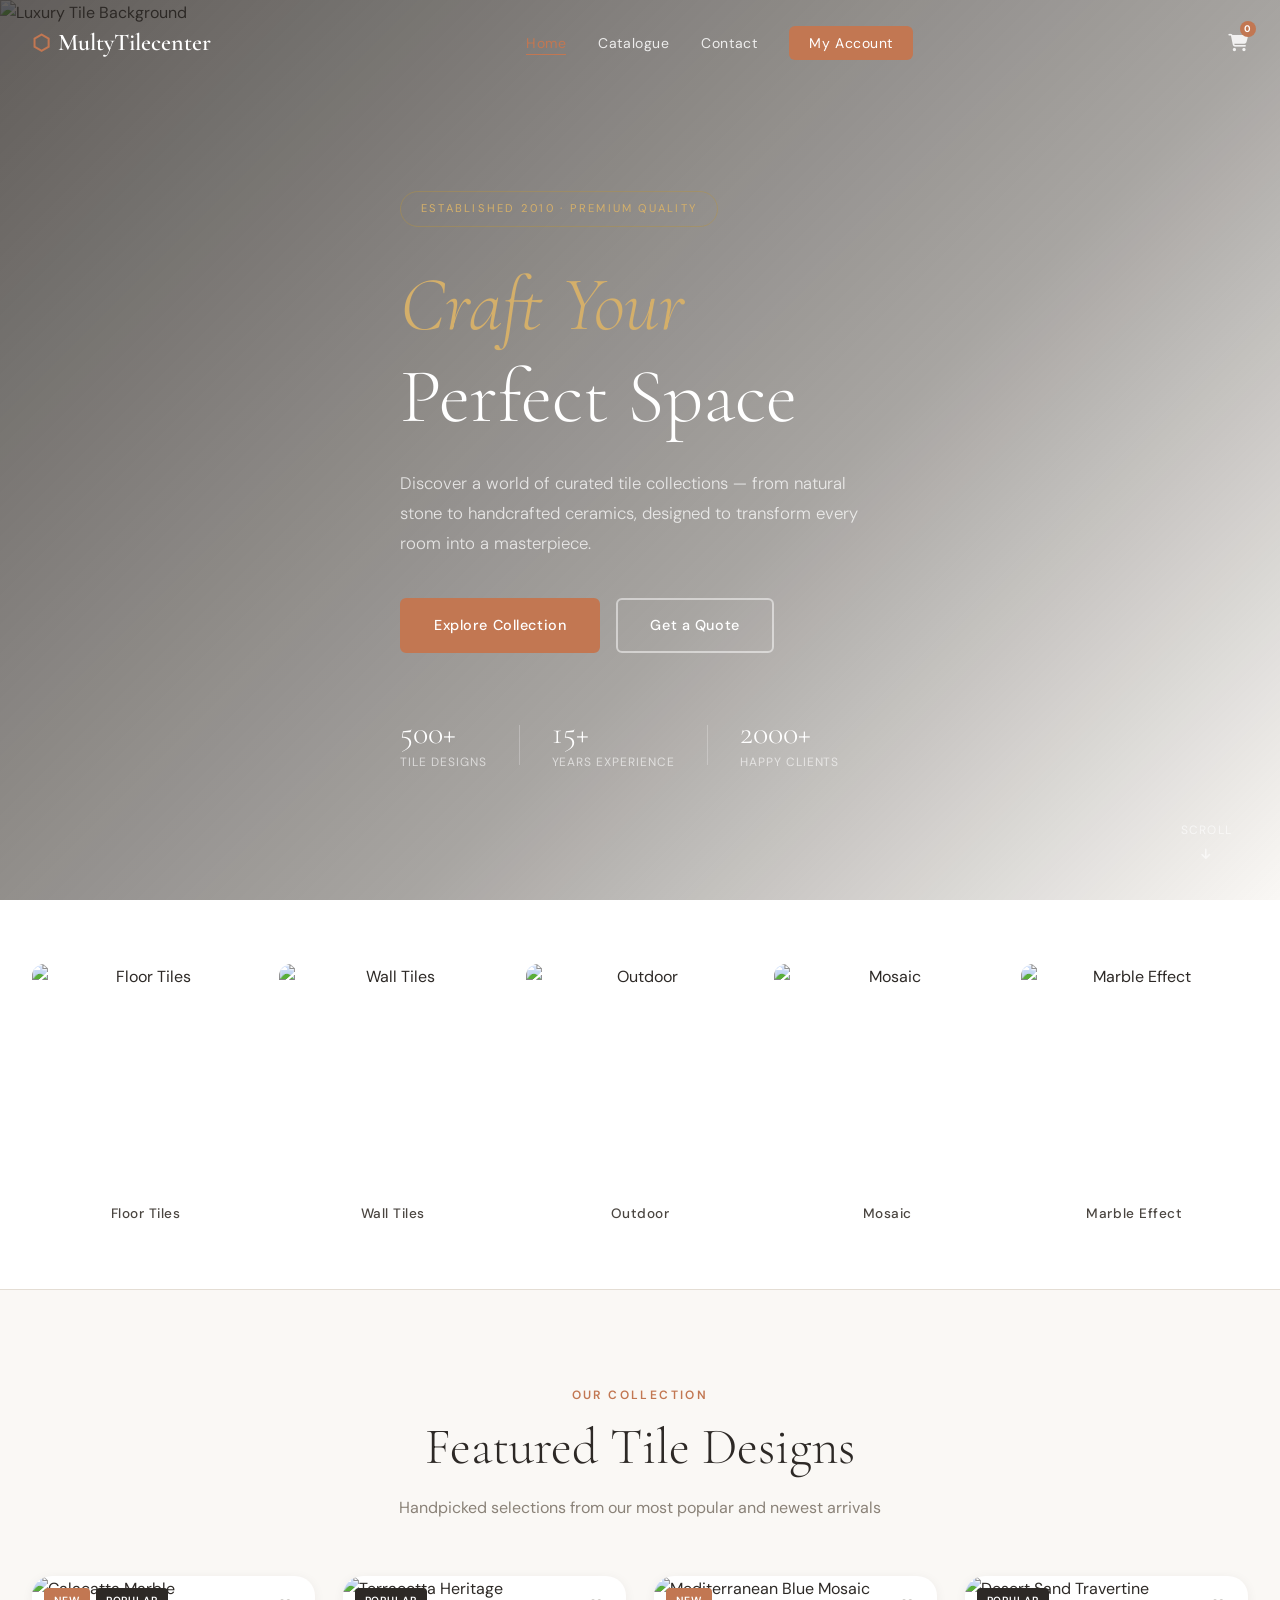
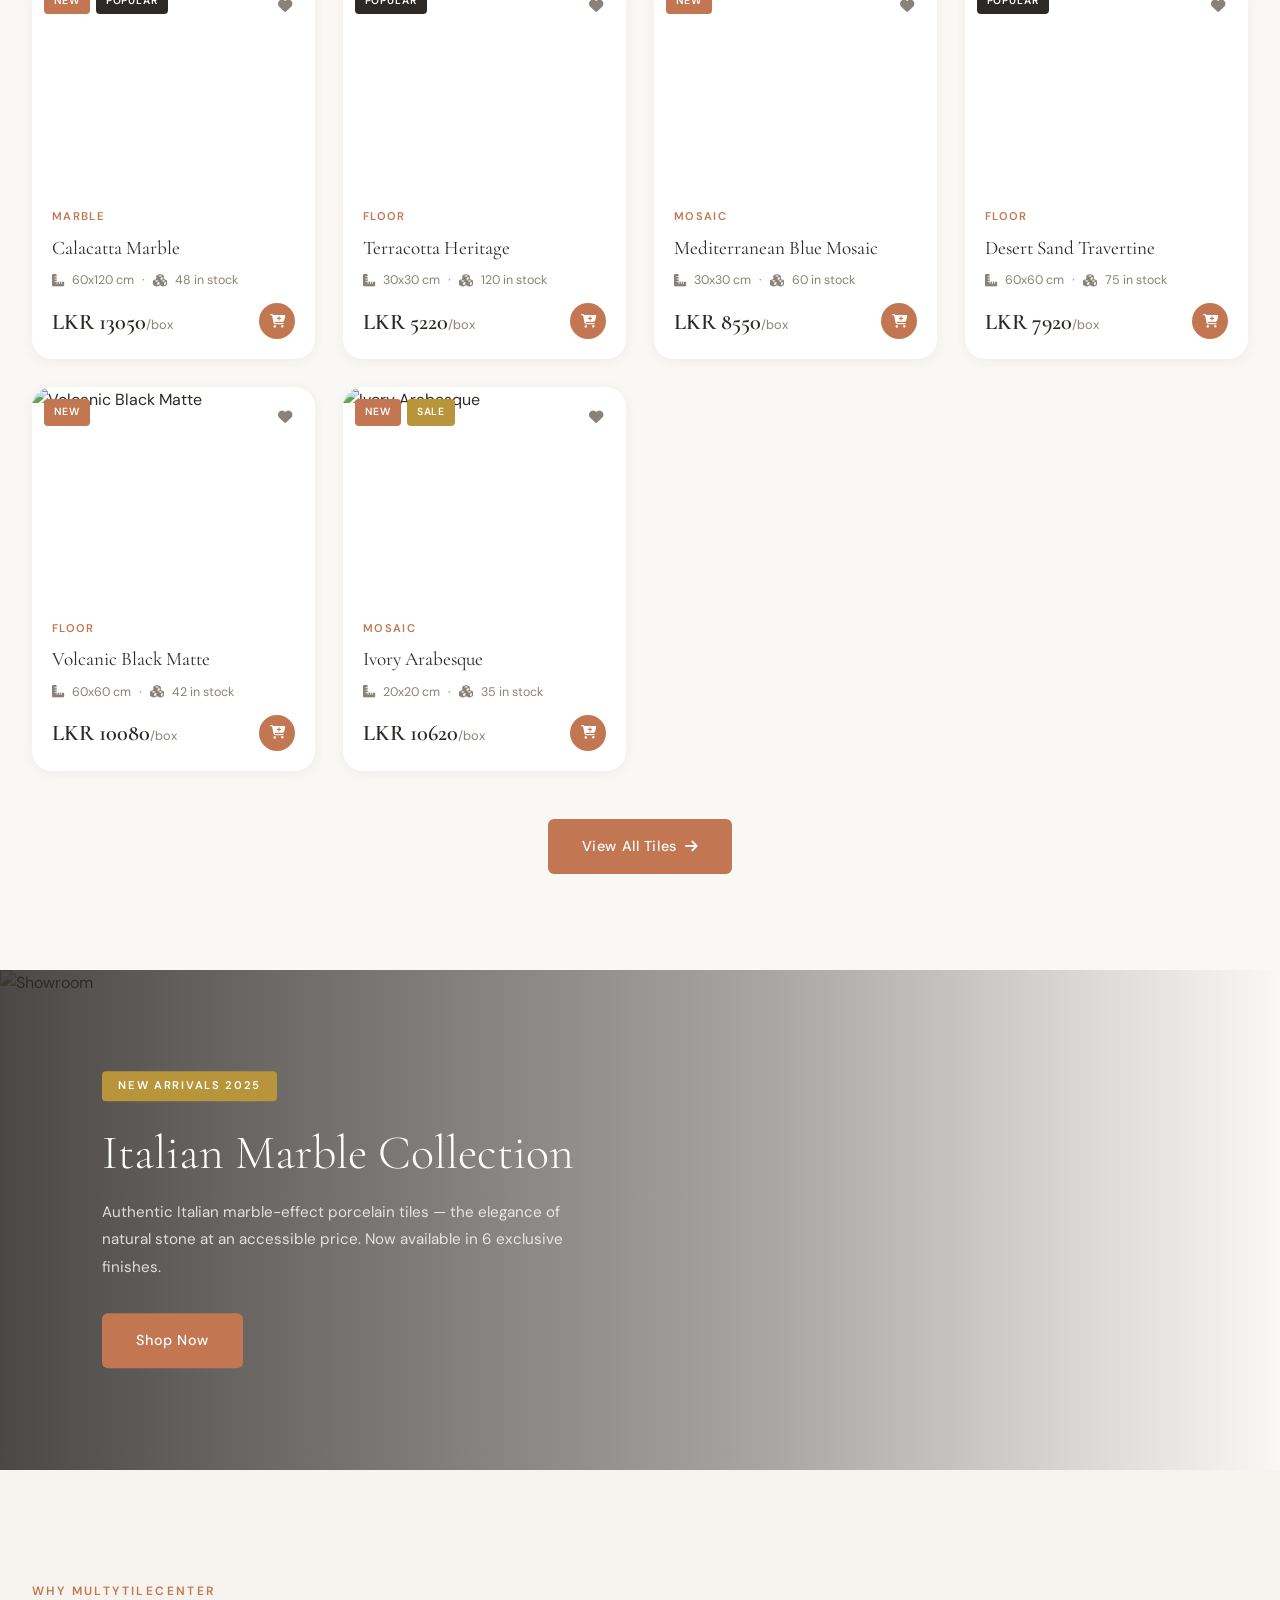
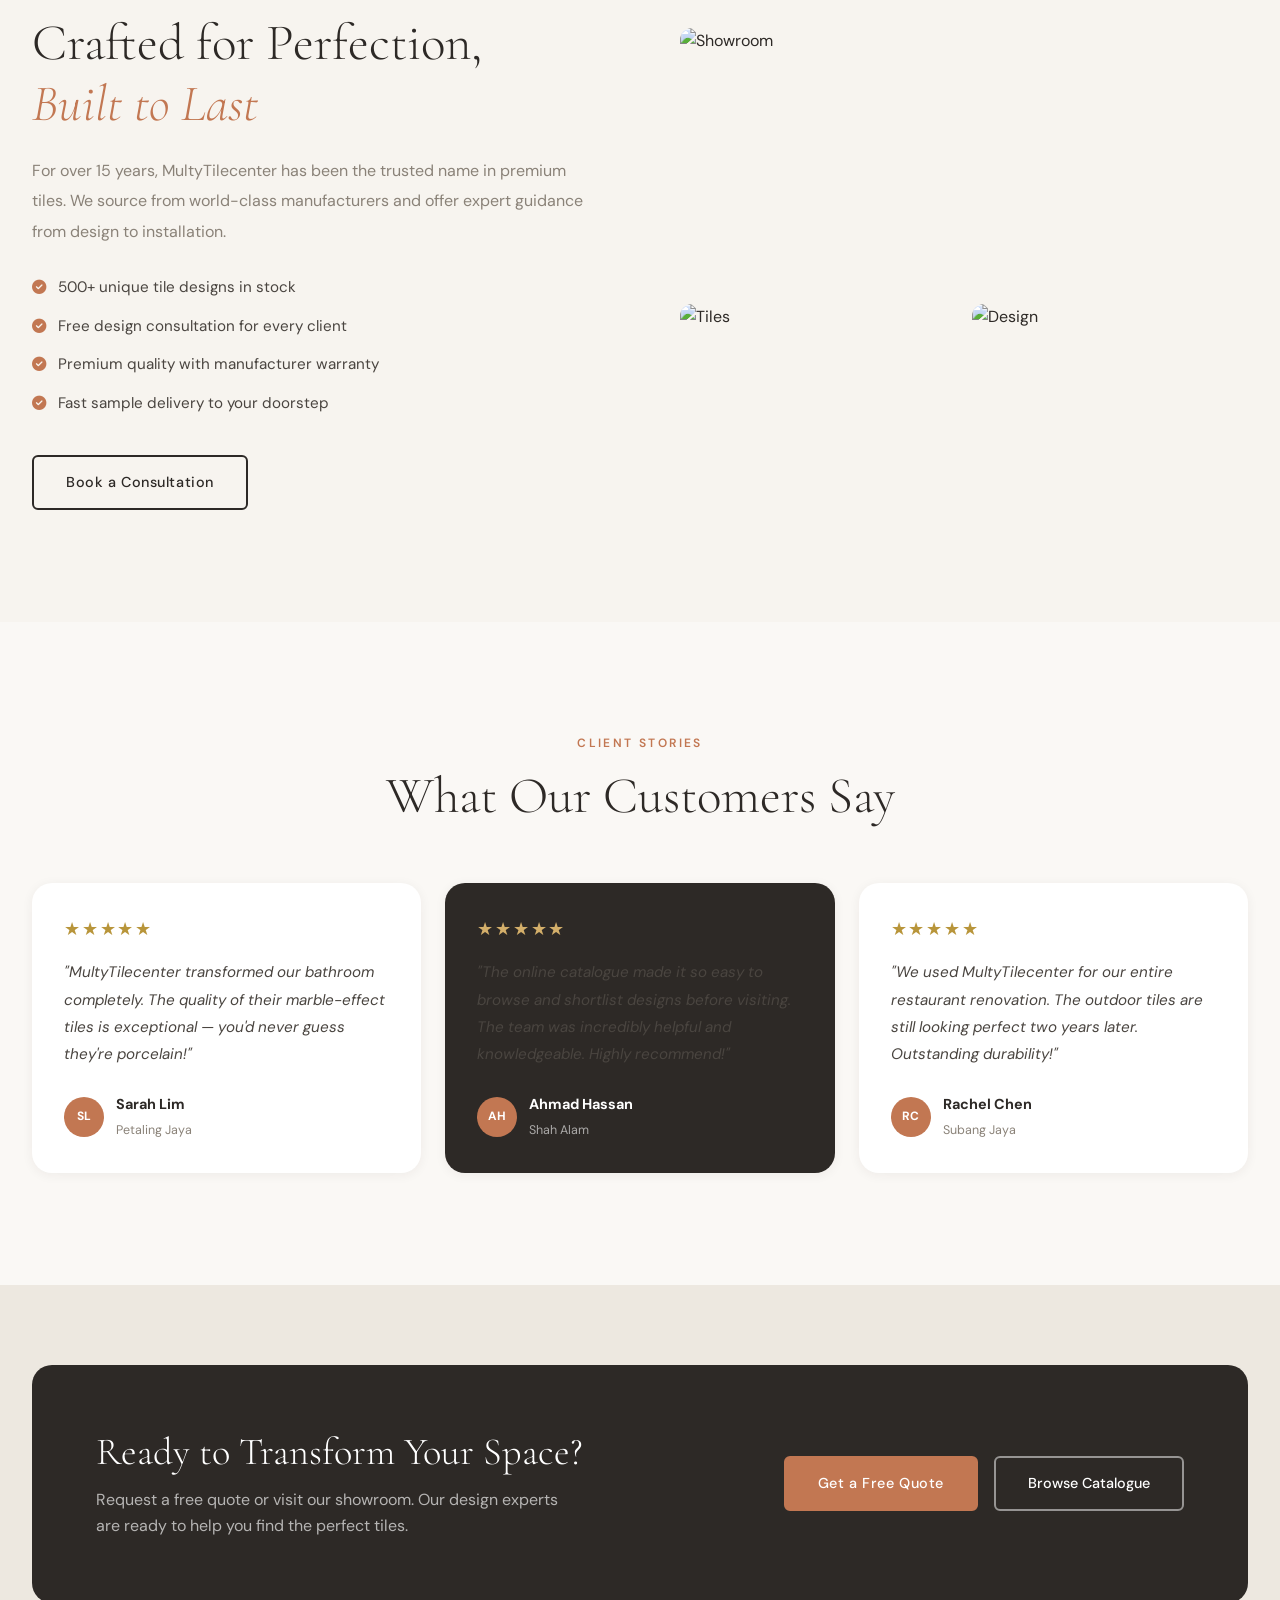
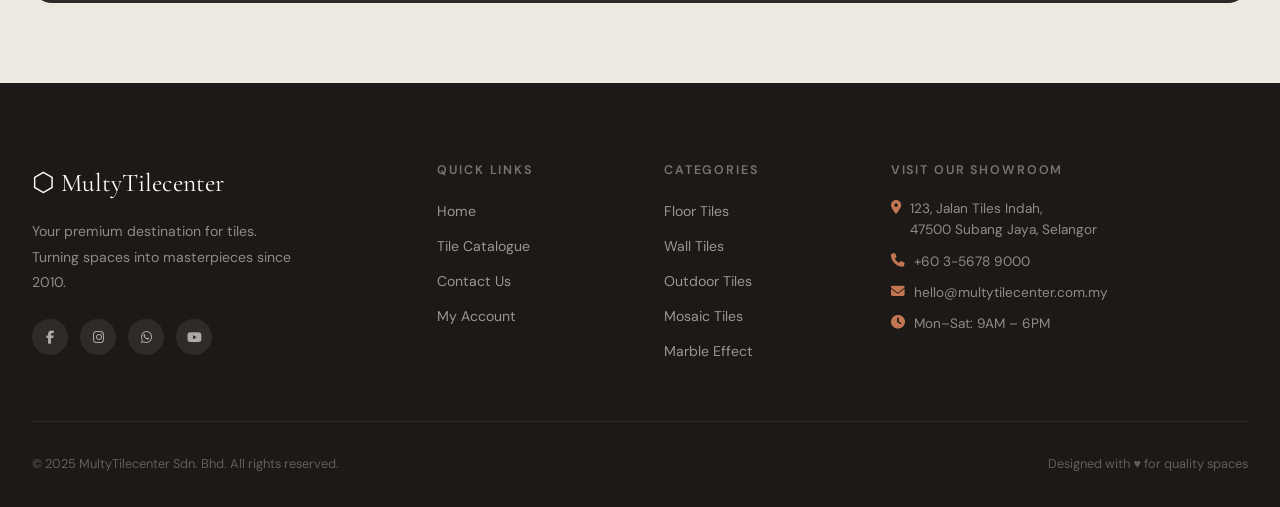
==== index.html @ c5d46128 "first commit" ====
<!DOCTYPE html>
<html lang="en">
<head>
  <meta charset="UTF-8" />
  <meta name="viewport" content="width=device-width, initial-scale=1.0"/>
  <title>MultyTilecenter – Premium Tiles Shop</title>
  <link rel="stylesheet" href="style.css" />
  <link href="https://fonts.googleapis.com/css2?family=Cormorant+Garamond:ital,wght@0,300;0,400;0,600;1,300;1,400&family=DM+Sans:wght@300;400;500;600&display=swap" rel="stylesheet">
  <link rel="stylesheet" href="https://cdnjs.cloudflare.com/ajax/libs/font-awesome/6.5.0/css/all.min.css"/>
</head>
<body>

  <!-- PRELOADER -->
  <div class="preloader" id="preloader">
    <div class="preloader-inner">
      <div class="preloader-logo">MultyTilecenter</div>
      <div class="preloader-bar"><div class="preloader-fill"></div></div>
    </div>
  </div>

  <!-- NAVIGATION -->
  <nav class="nav" id="navbar">
    <div class="nav-inner">
      <a href="index.html" class="logo">
        <span class="logo-icon">⬡</span>
        <span class="logo-text">MultyTilecenter</span>
      </a>
      <ul class="nav-links" id="navLinks">
        <li><a href="index.html" class="active">Home</a></li>
        <li><a href="catalogue.html">Catalogue</a></li>
        <li><a href="contact.html">Contact</a></li>
        <li><a href="login.html" class="nav-cta">My Account</a></li>
      </ul>
      <div class="nav-actions">
        <a href="catalogue.html" class="cart-btn"><i class="fas fa-shopping-cart"></i><span class="cart-count" id="cartCount">0</span></a>
        <button type="button" class="hamburger" id="hamburger" aria-label="Toggle navigation" title="Toggle navigation"><span></span><span></span><span></span></button>
      </div>
    </div>
  </nav>

  <!-- HERO -->
  <section class="hero" id="home">
    <div class="hero-bg">
      <img src="https://images.unsplash.com/photo-1558618666-fcd25c85cd64?w=1800&q=80" alt="Luxury Tile Background" class="hero-img"/>
      <div class="hero-overlay"></div>
    </div>
    <div class="hero-content">
      <div class="hero-badge">Established 2010 · Premium Quality</div>
      <h1 class="hero-title">
        <em>Craft Your</em><br/>
        Perfect Space
      </h1>
      <p class="hero-subtitle">Discover a world of curated tile collections — from natural stone to handcrafted ceramics, designed to transform every room into a masterpiece.</p>
      <div class="hero-actions">
        <a href="catalogue.html" class="btn-primary">Explore Collection</a>
        <a href="contact.html" class="btn-outline">Get a Quote</a>
      </div>
      <div class="hero-stats">
        <div class="stat"><span class="stat-num">500+</span><span class="stat-label">Tile Designs</span></div>
        <div class="stat-div"></div>
        <div class="stat"><span class="stat-num">15+</span><span class="stat-label">Years Experience</span></div>
        <div class="stat-div"></div>
        <div class="stat"><span class="stat-num">2000+</span><span class="stat-label">Happy Clients</span></div>
      </div>
    </div>
    <div class="hero-scroll"><span>Scroll</span><i class="fas fa-arrow-down"></i></div>
  </section>

  <!-- CATEGORIES STRIP -->
  <section class="categories-strip">
    <div class="container">
      <div class="cat-grid">
        <a href="catalogue.html?cat=floor" class="cat-card">
          <div class="cat-img-wrap">
            <img src="https://images.unsplash.com/photo-1615971677499-5467cbab01c0?w=600&q=80" alt="Floor Tiles"/>
          </div>
          <span>Floor Tiles</span>
        </a>
        <a href="catalogue.html?cat=wall" class="cat-card">
          <div class="cat-img-wrap">
            <img src="https://images.unsplash.com/photo-1584622650111-993a426fbf0a?w=600&q=80" alt="Wall Tiles"/>
          </div>
          <span>Wall Tiles</span>
        </a>
        <a href="catalogue.html?cat=outdoor" class="cat-card">
          <div class="cat-img-wrap">
            <img src="https://images.unsplash.com/photo-1600585154340-be6161a56a0c?w=600&q=80" alt="Outdoor"/>
          </div>
          <span>Outdoor</span>
        </a>
        <a href="catalogue.html?cat=mosaic" class="cat-card">
          <div class="cat-img-wrap">
            <img src="https://images.unsplash.com/photo-1507652313519-d4e9174996dd?w=600&q=80" alt="Mosaic"/>
          </div>
          <span>Mosaic</span>
        </a>
        <a href="catalogue.html?cat=marble" class="cat-card">
          <div class="cat-img-wrap">
            <img src="https://images.unsplash.com/photo-1600607687920-4e2a09cf159d?w=600&q=80" alt="Marble Effect"/>
          </div>
          <span>Marble Effect</span>
        </a>
      </div>
    </div>
  </section>

  <!-- FEATURED PRODUCTS -->
  <section class="featured" id="featured">
    <div class="container">
      <div class="section-header">
        <div class="section-label">Our Collection</div>
        <h2 class="section-title">Featured Tile Designs</h2>
        <p class="section-sub">Handpicked selections from our most popular and newest arrivals</p>
      </div>
      <div class="products-grid" id="featuredGrid">
        <!-- Injected by JS -->
      </div>
      <div class="section-footer">
        <a href="catalogue.html" class="btn-primary">View All Tiles <i class="fas fa-arrow-right"></i></a>
      </div>
    </div>
  </section>

  <!-- PROMO BANNER -->
  <section class="promo-banner">
    <div class="promo-inner">
      <img src="https://images.unsplash.com/photo-1600566752355-35792bedcfea?w=1600&q=80" alt="Showroom" class="promo-img"/>
      <div class="promo-overlay"></div>
      <div class="promo-content">
        <div class="promo-badge">New Arrivals 2025</div>
        <h2>Italian Marble Collection</h2>
        <p>Authentic Italian marble-effect porcelain tiles — the elegance of natural stone at an accessible price. Now available in 6 exclusive finishes.</p>
        <a href="catalogue.html?cat=marble" class="btn-primary">Shop Now</a>
      </div>
    </div>
  </section>

  <!-- WHY CHOOSE US -->
  <section class="why-us">
    <div class="container">
      <div class="why-grid">
        <div class="why-text">
          <div class="section-label">Why MultyTilecenter</div>
          <h2 class="section-title">Crafted for Perfection,<br/><em>Built to Last</em></h2>
          <p>For over 15 years, MultyTilecenter has been the trusted name in premium tiles. We source from world-class manufacturers and offer expert guidance from design to installation.</p>
          <ul class="why-list">
            <li><i class="fas fa-check-circle"></i> 500+ unique tile designs in stock</li>
            <li><i class="fas fa-check-circle"></i> Free design consultation for every client</li>
            <li><i class="fas fa-check-circle"></i> Premium quality with manufacturer warranty</li>
            <li><i class="fas fa-check-circle"></i> Fast sample delivery to your doorstep</li>
          </ul>
          <a href="contact.html" class="btn-outline-dark">Book a Consultation</a>
        </div>
        <div class="why-images">
          <div class="img-mosaic">
            <img src="https://images.unsplash.com/photo-1556909114-f6e7ad7d3136?w=600&q=80" alt="Showroom" class="mosaic-large"/>
            <img src="https://images.unsplash.com/photo-1519710164239-da123dc03ef4?w=400&q=80" alt="Tiles" class="mosaic-small"/>
            <img src="https://images.unsplash.com/photo-1564540574859-0dfb63985953?w=400&q=80" alt="Design" class="mosaic-small"/>
          </div>
        </div>
      </div>
    </div>
  </section>

  <!-- TESTIMONIALS -->
  <section class="testimonials">
    <div class="container">
      <div class="section-header">
        <div class="section-label">Client Stories</div>
        <h2 class="section-title">What Our Customers Say</h2>
      </div>
      <div class="testimonials-grid">
        <div class="testi-card">
          <div class="testi-stars">★★★★★</div>
          <p>"MultyTilecenter transformed our bathroom completely. The quality of their marble-effect tiles is exceptional — you'd never guess they're porcelain!"</p>
          <div class="testi-author"><div class="testi-avatar">SL</div><div><strong>Sarah Lim</strong><span>Petaling Jaya</span></div></div>
        </div>
        <div class="testi-card featured-testi">
          <div class="testi-stars">★★★★★</div>
          <p>"The online catalogue made it so easy to browse and shortlist designs before visiting. The team was incredibly helpful and knowledgeable. Highly recommend!"</p>
          <div class="testi-author"><div class="testi-avatar">AH</div><div><strong>Ahmad Hassan</strong><span>Shah Alam</span></div></div>
        </div>
        <div class="testi-card">
          <div class="testi-stars">★★★★★</div>
          <p>"We used MultyTilecenter for our entire restaurant renovation. The outdoor tiles are still looking perfect two years later. Outstanding durability!"</p>
          <div class="testi-author"><div class="testi-avatar">RC</div><div><strong>Rachel Chen</strong><span>Subang Jaya</span></div></div>
        </div>
      </div>
    </div>
  </section>

  <!-- CTA SECTION -->
  <section class="cta-section">
    <div class="container">
      <div class="cta-card">
        <div class="cta-text">
          <h2>Ready to Transform Your Space?</h2>
          <p>Request a free quote or visit our showroom. Our design experts are ready to help you find the perfect tiles.</p>
        </div>
        <div class="cta-actions">
          <a href="contact.html" class="btn-primary">Get a Free Quote</a>
          <a href="catalogue.html" class="btn-outline-light">Browse Catalogue</a>
        </div>
      </div>
    </div>
  </section>

  <!-- FOOTER -->
  <footer class="footer">
    <div class="container">
      <div class="footer-grid">
        <div class="footer-brand">
          <div class="footer-logo"><span>⬡</span> MultyTilecenter</div>
          <p>Your premium destination for tiles. Turning spaces into masterpieces since 2010.</p>
          <div class="footer-socials">
            <a href="#"><i class="fab fa-facebook-f"></i></a>
            <a href="#"><i class="fab fa-instagram"></i></a>
            <a href="#"><i class="fab fa-whatsapp"></i></a>
            <a href="#"><i class="fab fa-youtube"></i></a>
          </div>
        </div>
        <div class="footer-links">
          <h4>Quick Links</h4>
          <ul>
            <li><a href="index.html">Home</a></li>
            <li><a href="catalogue.html">Tile Catalogue</a></li>
            <li><a href="contact.html">Contact Us</a></li>
            <li><a href="login.html">My Account</a></li>
          </ul>
        </div>
        <div class="footer-links">
          <h4>Categories</h4>
          <ul>
            <li><a href="catalogue.html?cat=floor">Floor Tiles</a></li>
            <li><a href="catalogue.html?cat=wall">Wall Tiles</a></li>
            <li><a href="catalogue.html?cat=outdoor">Outdoor Tiles</a></li>
            <li><a href="catalogue.html?cat=mosaic">Mosaic Tiles</a></li>
            <li><a href="catalogue.html?cat=marble">Marble Effect</a></li>
          </ul>
        </div>
        <div class="footer-contact">
          <h4>Visit Our Showroom</h4>
          <p><i class="fas fa-map-marker-alt"></i> 123, Jalan Tiles Indah,<br/>47500 Subang Jaya, Selangor</p>
          <p><i class="fas fa-phone"></i> +60 3-5678 9000</p>
          <p><i class="fas fa-envelope"></i> hello@multytilecenter.com.my</p>
          <p><i class="fas fa-clock"></i> Mon–Sat: 9AM – 6PM</p>
        </div>
      </div>
      <div class="footer-bottom">
        <p>&copy; 2025 MultyTilecenter Sdn. Bhd. All rights reserved.</p>
        <p>Designed with ♥ for quality spaces</p>
      </div>
    </div>
  </footer>

  <script src="app.js"></script>
</body>
</html>
---- style.css ----
/* ===========================
   MULTYTILECENTER – MAIN STYLESHEET
   Theme: Warm Stone & Terracotta Luxury
   =========================== */

:root {
  --cream: #f7f4ef;
  --cream-dark: #ede8e0;
  --stone: #c8b89a;
  --stone-dark: #a89878;
  --terracotta: #c27752;
  --terracotta-dark: #a85f3a;
  --charcoal: #2d2926;
  --charcoal-light: #4a4540;
  --warm-grey: #8a8278;
  --white: #ffffff;
  --gold: #b8953a;
  --gold-light: #d4af6a;
  --surface: #faf8f5;
  --border: #e4ddd4;
  --shadow-sm: 0 2px 12px rgba(45,41,38,.06);
  --shadow-md: 0 8px 32px rgba(45,41,38,.12);
  --shadow-lg: 0 20px 60px rgba(45,41,38,.18);
  --radius: 12px;
  --radius-lg: 20px;
  --transition: .3s cubic-bezier(.25,.46,.45,.94);
}

/* RESET */
*, *::before, *::after { box-sizing: border-box; margin: 0; padding: 0; }
html { scroll-behavior: smooth; }
body { font-family: 'DM Sans', sans-serif; background: var(--surface); color: var(--charcoal); line-height: 1.6; overflow-x: hidden; }
img { max-width: 100%; display: block; }
a { text-decoration: none; color: inherit; }
ul { list-style: none; }
input, select, textarea, button { font-family: inherit; }

/* TYPOGRAPHY */
h1,h2,h3,h4 { font-family: 'Cormorant Garamond', serif; line-height: 1.2; }
h1 { font-size: clamp(2.8rem,6vw,5.5rem); font-weight: 300; }
h2 { font-size: clamp(2rem,4vw,3.2rem); font-weight: 300; }
h3 { font-size: 1.5rem; font-weight: 400; }
em { font-style: italic; color: var(--terracotta); }

/* UTILITIES */
.container { max-width: 1280px; margin: 0 auto; padding: 0 2rem; }
.w-full { width: 100%; }
.section-label { font-size: .75rem; letter-spacing: .2em; text-transform: uppercase; color: var(--terracotta); font-weight: 600; margin-bottom: .75rem; }
.section-title { margin-bottom: 1rem; }
.section-sub { color: var(--warm-grey); max-width: 500px; }
.section-header { text-align: center; margin-bottom: 3.5rem; }
.section-header .section-sub { margin: 0 auto; }
.section-footer { text-align: center; margin-top: 3rem; }

/* BUTTONS */
.btn-primary {
  display: inline-flex; align-items: center; gap: .5rem;
  background: var(--terracotta); color: #fff;
  padding: .875rem 2rem; border-radius: 6px;
  font-size: .9rem; font-weight: 500; letter-spacing: .04em;
  border: 2px solid var(--terracotta);
  cursor: pointer; transition: var(--transition);
}
.btn-primary:hover { background: var(--terracotta-dark); border-color: var(--terracotta-dark); transform: translateY(-2px); box-shadow: 0 8px 24px rgba(194,119,82,.35); }
.btn-outline {
  display: inline-flex; align-items: center; gap: .5rem;
  background: transparent; color: var(--white);
  padding: .875rem 2rem; border-radius: 6px;
  font-size: .9rem; font-weight: 500; letter-spacing: .04em;
  border: 2px solid rgba(255,255,255,.5); cursor: pointer; transition: var(--transition);
}
.btn-outline:hover { background: rgba(255,255,255,.1); border-color: #fff; }
.btn-outline-dark {
  display: inline-flex; align-items: center; gap: .5rem;
  background: transparent; color: var(--charcoal);
  padding: .875rem 2rem; border-radius: 6px;
  font-size: .9rem; font-weight: 500; letter-spacing: .04em;
  border: 2px solid var(--charcoal); cursor: pointer; transition: var(--transition);
}
.btn-outline-dark:hover { background: var(--charcoal); color: #fff; }
.btn-outline-light {
  display: inline-flex; align-items: center; gap: .5rem;
  background: transparent; color: var(--white);
  padding: .875rem 2rem; border-radius: 6px;
  font-size: .9rem; font-weight: 500;
  border: 2px solid rgba(255,255,255,.5); cursor: pointer; transition: var(--transition);
}
.btn-outline-light:hover { background: rgba(255,255,255,.15); }

/* ===== PRELOADER ===== */
.preloader {
  position: fixed; inset: 0; background: var(--charcoal);
  z-index: 9999; display: flex; align-items: center; justify-content: center;
  transition: opacity .5s ease, visibility .5s ease;
}
.preloader.hidden { opacity: 0; visibility: hidden; }
.preloader-inner { text-align: center; }
.preloader-logo { font-family: 'Cormorant Garamond', serif; font-size: 2.5rem; color: #fff; margin-bottom: 1.5rem; letter-spacing: .1em; }
.preloader-bar { width: 200px; height: 2px; background: rgba(255,255,255,.2); border-radius: 2px; overflow: hidden; }
.preloader-fill { height: 100%; background: var(--terracotta); animation: fill 1.8s ease forwards; }
@keyframes fill { from{width:0} to{width:100%} }

/* ===== NAVIGATION ===== */
.nav {
  position: fixed; top: 0; left: 0; right: 0; z-index: 1000;
  padding: 1.5rem 0; transition: all .4s ease;
}
.nav.scrolled, .nav.scrolled-auto {
  background: var(--white); padding: 1rem 0;
  box-shadow: var(--shadow-sm);
}
.nav-inner {
  max-width: 1280px; margin: 0 auto; padding: 0 2rem;
  display: flex; align-items: center; justify-content: space-between;
}
.logo { display: flex; align-items: center; gap: .5rem; font-family: 'Cormorant Garamond', serif; font-size: 1.5rem; font-weight: 600; color: #fff; transition: var(--transition); }
.nav.scrolled .logo, .nav.scrolled-auto .logo { color: var(--charcoal); }
.logo-icon { color: var(--terracotta); font-size: 1.3rem; }
.nav-links { display: flex; align-items: center; gap: 2rem; }
.nav-links a { font-size: .875rem; font-weight: 400; color: rgba(255,255,255,.85); letter-spacing: .04em; transition: var(--transition); position: relative; }
.nav.scrolled .nav-links a, .nav.scrolled-auto .nav-links a { color: var(--charcoal-light); }
.nav-links a:hover, .nav-links a.active { color: var(--terracotta) !important; }
.nav-links a::after { content:''; position:absolute; bottom:-3px; left:0; width:0; height:1px; background:var(--terracotta); transition:var(--transition); }
.nav-links a:hover::after, .nav-links a.active::after { width:100%; }
.nav-cta { background: var(--terracotta); color: #fff !important; padding: .5rem 1.25rem; border-radius: 6px; }
.nav-cta:hover { background: var(--terracotta-dark) !important; }
.nav-cta::after { display:none; }
.nav-actions { display: flex; align-items: center; gap: 1rem; }
.cart-btn { position: relative; color: rgba(255,255,255,.85); font-size: 1.1rem; transition: var(--transition); }
.nav.scrolled .cart-btn, .nav.scrolled-auto .cart-btn { color: var(--charcoal); }
.cart-btn:hover { color: var(--terracotta); }
.cart-count { position: absolute; top: -8px; right: -8px; background: var(--terracotta); color: #fff; font-size: .6rem; width: 16px; height: 16px; border-radius: 50%; display: flex; align-items: center; justify-content: center; font-weight: 700; }
.hamburger { display: none; flex-direction: column; gap: 5px; cursor: pointer; background: none; border: none; padding: 4px; }
.hamburger span { display: block; width: 22px; height: 2px; background: rgba(255,255,255,.85); transition: var(--transition); }
.nav.scrolled .hamburger span, .nav.scrolled-auto .hamburger span { background: var(--charcoal); }

/* ===== HERO ===== */
.hero { position: relative; min-height: 100vh; display: flex; align-items: center; overflow: hidden; }
.hero-bg { position: absolute; inset: 0; }
.hero-img { width: 100%; height: 100%; object-fit: cover; transform: scale(1.05); animation: heroZoom 12s ease forwards; }
@keyframes heroZoom { to { transform: scale(1); } }
.hero-overlay { position: absolute; inset: 0; background: linear-gradient(135deg, rgba(45,41,38,.75) 0%, rgba(45,41,38,.4) 60%, transparent 100%); }
.hero-content { position: relative; z-index: 2; max-width: 1280px; margin: 0 auto; padding: 8rem 2rem 4rem; }
.hero-badge { display: inline-block; font-size: .7rem; letter-spacing: .2em; text-transform: uppercase; color: var(--gold-light); border: 1px solid rgba(184,149,58,.4); padding: .5rem 1.25rem; border-radius: 30px; margin-bottom: 2rem; }
.hero-title { color: #fff; margin-bottom: 1.5rem; max-width: 700px; }
.hero-title em { color: var(--gold-light); font-style: italic; }
.hero-subtitle { color: rgba(255,255,255,.75); max-width: 480px; font-size: 1.05rem; margin-bottom: 2.5rem; font-weight: 300; line-height: 1.8; }
.hero-actions { display: flex; gap: 1rem; flex-wrap: wrap; margin-bottom: 4rem; }
.hero-stats { display: flex; align-items: center; gap: 2rem; flex-wrap: wrap; }
.stat { display: flex; flex-direction: column; }
.stat-num { font-family: 'Cormorant Garamond', serif; font-size: 2rem; color: #fff; font-weight: 300; line-height: 1; }
.stat-label { font-size: .75rem; color: rgba(255,255,255,.6); letter-spacing: .08em; text-transform: uppercase; margin-top: .25rem; }
.stat-div { width: 1px; height: 40px; background: rgba(255,255,255,.25); }
.hero-scroll { position: absolute; bottom: 2.5rem; right: 3rem; z-index: 2; color: rgba(255,255,255,.6); font-size: .75rem; letter-spacing: .1em; text-transform: uppercase; display: flex; flex-direction: column; align-items: center; gap: .5rem; animation: bounce 2s infinite; }
@keyframes bounce { 0%,100%{transform:translateY(0)} 50%{transform:translateY(6px)} }

/* ===== CATEGORIES STRIP ===== */
.categories-strip { background: var(--white); padding: 4rem 0; border-bottom: 1px solid var(--border); }
.cat-grid { display: grid; grid-template-columns: repeat(5,1fr); gap: 1.25rem; }
.cat-card { display: flex; flex-direction: column; align-items: center; gap: .75rem; text-align: center; cursor: pointer; transition: var(--transition); }
.cat-img-wrap { width: 100%; aspect-ratio: 1; border-radius: var(--radius); overflow: hidden; }
.cat-img-wrap img { width: 100%; height: 100%; object-fit: cover; transition: transform .5s ease; }
.cat-card:hover .cat-img-wrap img { transform: scale(1.08); }
.cat-card span { font-size: .85rem; font-weight: 500; color: var(--charcoal-light); letter-spacing: .04em; }
.cat-card:hover span { color: var(--terracotta); }

/* ===== FEATURED / PRODUCTS GRID ===== */
.featured { padding: 6rem 0; background: var(--surface); }
.products-grid { display: grid; grid-template-columns: repeat(auto-fill, minmax(280px,1fr)); gap: 1.75rem; }
.product-card { background: var(--white); border-radius: var(--radius-lg); overflow: hidden; box-shadow: var(--shadow-sm); transition: var(--transition); cursor: pointer; }
.product-card:hover { transform: translateY(-6px); box-shadow: var(--shadow-md); }
.product-card-img { position: relative; aspect-ratio: 4/3; overflow: hidden; }
.product-card-img img { width: 100%; height: 100%; object-fit: cover; transition: transform .5s ease; }
.product-card:hover .product-card-img img { transform: scale(1.06); }
.product-card-badges { position: absolute; top: .75rem; left: .75rem; display: flex; gap: .4rem; flex-wrap: wrap; }
.badge { font-size: .65rem; font-weight: 600; letter-spacing: .08em; text-transform: uppercase; padding: .3rem .6rem; border-radius: 4px; }
.badge-new { background: var(--terracotta); color: #fff; }
.badge-sale { background: var(--gold); color: #fff; }
.badge-popular { background: var(--charcoal); color: #fff; }
.product-card-wish { position: absolute; top: .75rem; right: .75rem; width: 36px; height: 36px; background: rgba(255,255,255,.9); border-radius: 50%; display: flex; align-items: center; justify-content: center; border: none; cursor: pointer; font-size: .9rem; color: var(--warm-grey); transition: var(--transition); }
.product-card-wish:hover, .product-card-wish.wished { color: #e05252; }
.product-card-body { padding: 1.25rem; }
.product-card-cat { font-size: .7rem; letter-spacing: .12em; text-transform: uppercase; color: var(--terracotta); margin-bottom: .4rem; font-weight: 600; }
.product-card-title { font-family: 'Cormorant Garamond', serif; font-size: 1.2rem; font-weight: 400; margin-bottom: .5rem; color: var(--charcoal); }
.product-card-meta { display: flex; align-items: center; gap: .5rem; font-size: .78rem; color: var(--warm-grey); margin-bottom: .75rem; }
.product-card-footer { display: flex; align-items: center; justify-content: space-between; }
.product-card-price { font-family: 'Cormorant Garamond', serif; font-size: 1.4rem; font-weight: 600; color: var(--charcoal); }
.product-card-price span { font-size: .8rem; color: var(--warm-grey); font-family: 'DM Sans', sans-serif; font-weight: 400; }
.add-cart-btn { width: 36px; height: 36px; background: var(--terracotta); color: #fff; border: none; border-radius: 50%; display: flex; align-items: center; justify-content: center; cursor: pointer; font-size: .85rem; transition: var(--transition); }
.add-cart-btn:hover { background: var(--terracotta-dark); transform: scale(1.1); }

/* ===== PROMO BANNER ===== */
.promo-banner { margin: 0; }
.promo-inner { position: relative; height: 500px; overflow: hidden; }
.promo-img { width: 100%; height: 100%; object-fit: cover; }
.promo-overlay { position: absolute; inset: 0; background: linear-gradient(90deg, rgba(45,41,38,.85) 0%, rgba(45,41,38,.4) 60%, transparent 100%); }
.promo-content { position: absolute; top: 50%; left: 8%; transform: translateY(-50%); color: #fff; max-width: 480px; }
.promo-badge { display: inline-block; background: var(--gold); font-size: .7rem; letter-spacing: .15em; text-transform: uppercase; padding: .4rem 1rem; border-radius: 4px; margin-bottom: 1.5rem; font-weight: 600; }
.promo-content h2 { font-size: clamp(2rem,4vw,3rem); color: #fff; margin-bottom: 1rem; }
.promo-content p { color: rgba(255,255,255,.8); margin-bottom: 2rem; font-size: .95rem; line-height: 1.8; }

/* ===== WHY US ===== */
.why-us { padding: 7rem 0; background: var(--cream); }
.why-grid { display: grid; grid-template-columns: 1fr 1fr; gap: 5rem; align-items: center; }
.why-text .section-title { margin-bottom: 1.25rem; }
.why-text p { color: var(--warm-grey); margin-bottom: 1.75rem; line-height: 1.9; }
.why-list { list-style: none; margin-bottom: 2.5rem; }
.why-list li { display: flex; align-items: center; gap: .75rem; margin-bottom: .9rem; color: var(--charcoal-light); font-size: .95rem; }
.why-list li i { color: var(--terracotta); font-size: .9rem; }
.img-mosaic { display: grid; grid-template-columns: 1fr 1fr; grid-template-rows: auto auto; gap: 1rem; }
.mosaic-large { grid-column: 1 / -1; border-radius: var(--radius); height: 260px; object-fit: cover; }
.mosaic-small { border-radius: var(--radius); height: 160px; object-fit: cover; }

/* ===== TESTIMONIALS ===== */
.testimonials { padding: 7rem 0; background: var(--surface); }
.testimonials-grid { display: grid; grid-template-columns: repeat(3,1fr); gap: 1.5rem; }
.testi-card { background: var(--white); border-radius: var(--radius-lg); padding: 2rem; box-shadow: var(--shadow-sm); transition: var(--transition); }
.testi-card:hover { box-shadow: var(--shadow-md); transform: translateY(-4px); }
.featured-testi { background: var(--charcoal); color: #fff; }
.featured-testi p { color: rgba(255,255,255,.8); }
.testi-stars { color: var(--gold); font-size: 1.1rem; margin-bottom: 1rem; letter-spacing: .1em; }
.testi-card p { font-size: .95rem; line-height: 1.8; color: var(--charcoal-light); margin-bottom: 1.5rem; font-style: italic; }
.featured-testi .testi-stars { color: var(--gold-light); }
.testi-author { display: flex; align-items: center; gap: .75rem; }
.testi-avatar { width: 40px; height: 40px; background: var(--terracotta); border-radius: 50%; display: flex; align-items: center; justify-content: center; color: #fff; font-size: .75rem; font-weight: 700; flex-shrink: 0; }
.testi-author strong { display: block; font-size: .9rem; }
.testi-author span { font-size: .78rem; color: var(--warm-grey); }
.featured-testi .testi-author span { color: rgba(255,255,255,.6); }

/* ===== CTA SECTION ===== */
.cta-section { padding: 5rem 0; background: var(--cream-dark); }
.cta-card { background: var(--charcoal); border-radius: var(--radius-lg); padding: 4rem; display: flex; align-items: center; justify-content: space-between; gap: 2rem; flex-wrap: wrap; }
.cta-text h2 { color: #fff; font-size: clamp(1.8rem,3vw,2.5rem); margin-bottom: .75rem; }
.cta-text p { color: rgba(255,255,255,.65); max-width: 480px; }
.cta-actions { display: flex; gap: 1rem; flex-shrink: 0; flex-wrap: wrap; }

/* ===== FOOTER ===== */
.footer { background: #1c1916; color: rgba(255,255,255,.7); padding: 5rem 0 2rem; }
.footer-grid { display: grid; grid-template-columns: 2fr 1fr 1fr 2fr; gap: 3rem; margin-bottom: 3rem; }
.footer-brand .footer-logo { font-family: 'Cormorant Garamond', serif; font-size: 1.6rem; color: #fff; margin-bottom: 1rem; display: flex; align-items: center; gap: .4rem; }
.footer-brand p { font-size: .88rem; line-height: 1.8; color: rgba(255,255,255,.5); max-width: 260px; margin-bottom: 1.5rem; }
.footer-socials { display: flex; gap: .75rem; }
.footer-socials a { width: 36px; height: 36px; background: rgba(255,255,255,.08); border-radius: 50%; display: flex; align-items: center; justify-content: center; font-size: .82rem; color: rgba(255,255,255,.6); transition: var(--transition); }
.footer-socials a:hover { background: var(--terracotta); color: #fff; }
.footer-links h4, .footer-contact h4 { font-family: 'DM Sans', sans-serif; font-size: .78rem; letter-spacing: .15em; text-transform: uppercase; color: rgba(255,255,255,.4); margin-bottom: 1.25rem; font-weight: 600; }
.footer-links ul li { margin-bottom: .6rem; }
.footer-links a { color: rgba(255,255,255,.55); font-size: .88rem; transition: var(--transition); }
.footer-links a:hover { color: var(--terracotta); }
.footer-contact p { font-size: .85rem; color: rgba(255,255,255,.5); margin-bottom: .6rem; display: flex; align-items: flex-start; gap: .6rem; line-height: 1.6; }
.footer-contact i { color: var(--terracotta); margin-top: .2rem; flex-shrink: 0; }
.footer-bottom { border-top: 1px solid rgba(255,255,255,.08); padding-top: 2rem; display: flex; justify-content: space-between; align-items: center; flex-wrap: wrap; gap: 1rem; font-size: .8rem; color: rgba(255,255,255,.3); }

/* ===== PAGE HERO (inner pages) ===== */
.page-hero { position: relative; height: 380px; display: flex; align-items: flex-end; overflow: hidden; }
.page-hero-bg { position: absolute; inset: 0; }
.page-hero-bg img { width: 100%; height: 100%; object-fit: cover; }
.page-hero-overlay { position: absolute; inset: 0; background: linear-gradient(to top, rgba(45,41,38,.85) 0%, rgba(45,41,38,.4) 100%); }
.page-hero-content { position: relative; z-index: 2; max-width: 1280px; width: 100%; margin: 0 auto; padding: 0 2rem 3.5rem; color: #fff; }
.page-hero-content h1 { font-size: clamp(2.4rem,5vw,4rem); font-weight: 300; margin-bottom: .5rem; }
.page-hero-content p { color: rgba(255,255,255,.7); font-size: 1.05rem; }
.breadcrumb { display: flex; align-items: center; gap: .5rem; font-size: .8rem; color: rgba(255,255,255,.5); margin-bottom: .75rem; }
.breadcrumb a { color: rgba(255,255,255,.6); }
.breadcrumb a:hover { color: var(--terracotta); }
.breadcrumb span { color: rgba(255,255,255,.3); }

/* ===== CATALOGUE ===== */
.catalogue-section { padding: 4rem 0 6rem; }
.catalogue-layout { display: grid; grid-template-columns: 280px 1fr; gap: 3rem; align-items: start; }
.sidebar { background: var(--white); border-radius: var(--radius-lg); padding: 1.75rem; box-shadow: var(--shadow-sm); position: sticky; top: 90px; }
.filter-group { margin-bottom: 1.75rem; padding-bottom: 1.75rem; border-bottom: 1px solid var(--border); }
.filter-group:last-child { margin-bottom: 0; padding-bottom: 0; border-bottom: none; }
.filter-group h4 { font-family: 'DM Sans', sans-serif; font-size: .78rem; letter-spacing: .12em; text-transform: uppercase; color: var(--warm-grey); margin-bottom: 1rem; font-weight: 600; }
.search-box { position: relative; }
.search-box input { width: 100%; padding: .65rem 1rem .65rem 2.5rem; border: 1.5px solid var(--border); border-radius: 8px; font-size: .88rem; background: var(--surface); transition: var(--transition); }
.search-box input:focus { outline: none; border-color: var(--terracotta); background: #fff; }
.search-box i { position: absolute; left: .8rem; top: 50%; transform: translateY(-50%); color: var(--warm-grey); font-size: .85rem; }
.filter-options { display: flex; flex-direction: column; gap: .6rem; }
.filter-check { display: flex; align-items: center; gap: .6rem; font-size: .875rem; color: var(--charcoal-light); cursor: pointer; padding: .4rem .5rem; border-radius: 6px; transition: var(--transition); }
.filter-check:hover, .filter-check.active-filter { color: var(--terracotta); background: rgba(194,119,82,.08); }
.filter-check input { accent-color: var(--terracotta); }
.price-range input[type="range"] { width: 100%; accent-color: var(--terracotta); }
.price-labels { display: flex; justify-content: space-between; font-size: .8rem; color: var(--warm-grey); margin-top: .5rem; }
.color-swatches { display: flex; gap: .5rem; flex-wrap: wrap; }
.swatch { width: 28px; height: 28px; border-radius: 50%; cursor: pointer; transition: var(--transition); flex-shrink: 0; }
.swatch:hover, .swatch.active-swatch { box-shadow: 0 0 0 3px #fff, 0 0 0 5px var(--terracotta); }
.catalogue-header { display: flex; align-items: center; justify-content: space-between; margin-bottom: 1.75rem; }
.result-count { font-size: .88rem; color: var(--warm-grey); }
.sort-box select { padding: .6rem 1.2rem; border: 1.5px solid var(--border); border-radius: 8px; font-size: .875rem; background: var(--white); color: var(--charcoal); cursor: pointer; }
.sort-box select:focus { outline: none; border-color: var(--terracotta); }
.pagination { display: flex; gap: .5rem; justify-content: center; margin-top: 3rem; }
.page-btn { width: 40px; height: 40px; display: flex; align-items: center; justify-content: center; border: 1.5px solid var(--border); border-radius: 8px; cursor: pointer; font-size: .875rem; transition: var(--transition); background: var(--white); color: var(--charcoal); }
.page-btn:hover, .page-btn.active-page { background: var(--terracotta); color: #fff; border-color: var(--terracotta); }

/* ===== CART SIDEBAR ===== */
.cart-sidebar { position: fixed; top: 0; right: -420px; width: 400px; max-width: 100vw; height: 100vh; background: #fff; z-index: 2000; box-shadow: var(--shadow-lg); display: flex; flex-direction: column; transition: right .4s cubic-bezier(.25,.46,.45,.94); }
.cart-sidebar.open { right: 0; }
.cart-overlay { position: fixed; inset: 0; background: rgba(45,41,38,.5); z-index: 1999; opacity: 0; visibility: hidden; transition: var(--transition); }
.cart-overlay.open { opacity: 1; visibility: visible; }
.cart-sidebar-header { display: flex; align-items: center; justify-content: space-between; padding: 1.5rem; border-bottom: 1px solid var(--border); }
.cart-sidebar-header h3 { font-family: 'Cormorant Garamond', serif; font-size: 1.4rem; }
.cart-sidebar-header button { width: 36px; height: 36px; background: var(--surface); border: none; border-radius: 50%; cursor: pointer; font-size: 1rem; color: var(--charcoal); display: flex; align-items: center; justify-content: center; transition: var(--transition); }
.cart-sidebar-header button:hover { background: var(--terracotta); color: #fff; }
.cart-items { flex: 1; overflow-y: auto; padding: 1rem; }
.cart-item { display: flex; gap: 1rem; padding: 1rem; border-radius: var(--radius); border: 1px solid var(--border); margin-bottom: .75rem; }
.cart-item img { width: 70px; height: 70px; border-radius: 8px; object-fit: cover; flex-shrink: 0; }
.cart-item-info { flex: 1; }
.cart-item-name { font-size: .9rem; font-weight: 500; margin-bottom: .25rem; }
.cart-item-price { font-size: .85rem; color: var(--terracotta); font-weight: 600; }
.cart-item-qty { font-size: .78rem; color: var(--warm-grey); }
.cart-item-remove { background: none; border: none; color: var(--warm-grey); cursor: pointer; font-size: .85rem; }
.cart-item-remove:hover { color: #e05252; }
.cart-sidebar-footer { padding: 1.25rem; border-top: 1px solid var(--border); }
.cart-total { display: flex; justify-content: space-between; font-size: 1rem; font-weight: 600; margin-bottom: 1rem; }
.cart-empty { text-align: center; padding: 3rem 1rem; color: var(--warm-grey); }
.cart-empty i { font-size: 2.5rem; margin-bottom: 1rem; opacity: .3; }

/* ===== CONTACT ===== */
.contact-section { padding: 5rem 0 7rem; }
.contact-layout { display: grid; grid-template-columns: 1fr 1.2fr; gap: 4rem; align-items: start; }
.contact-info h2 { font-size: 2rem; margin-bottom: 1rem; }
.contact-info > p { color: var(--warm-grey); margin-bottom: 2.5rem; line-height: 1.9; }
.info-cards { display: flex; flex-direction: column; gap: 1rem; margin-bottom: 2.5rem; }
.info-card { display: flex; gap: 1rem; align-items: flex-start; padding: 1.25rem; background: var(--white); border-radius: var(--radius); box-shadow: var(--shadow-sm); }
.info-icon { width: 42px; height: 42px; background: rgba(194,119,82,.12); border-radius: 10px; display: flex; align-items: center; justify-content: center; color: var(--terracotta); font-size: 1rem; flex-shrink: 0; }
.info-card h4 { font-family: 'DM Sans', sans-serif; font-size: .82rem; font-weight: 600; letter-spacing: .08em; text-transform: uppercase; color: var(--warm-grey); margin-bottom: .4rem; }
.info-card p { font-size: .88rem; color: var(--charcoal-light); line-height: 1.7; }
.map-container { border-radius: var(--radius-lg); overflow: hidden; box-shadow: var(--shadow-md); }
.enquiry-form-wrap {}
.form-card { background: var(--white); border-radius: var(--radius-lg); padding: 2.5rem; box-shadow: var(--shadow-md); }
.form-card h2 { font-size: 1.8rem; margin-bottom: .5rem; }
.form-card > p { color: var(--warm-grey); margin-bottom: 2rem; font-size: .9rem; }
.enquiry-form .form-row { display: grid; grid-template-columns: 1fr 1fr; gap: 1rem; }
.form-group { margin-bottom: 1.25rem; }
.form-group label { display: block; font-size: .8rem; font-weight: 600; letter-spacing: .06em; text-transform: uppercase; color: var(--warm-grey); margin-bottom: .5rem; }
.form-group input, .form-group select, .form-group textarea {
  width: 100%; padding: .75rem 1rem; border: 1.5px solid var(--border); border-radius: 8px; font-size: .9rem;
  background: var(--surface); color: var(--charcoal); transition: var(--transition);
}
.form-group input:focus, .form-group select:focus, .form-group textarea:focus { outline: none; border-color: var(--terracotta); background: #fff; }
.form-group textarea { resize: vertical; }
.checkbox-grid { display: grid; grid-template-columns: 1fr 1fr; gap: .6rem; }
.checkbox-grid label { display: flex; align-items: center; gap: .5rem; font-size: .875rem; color: var(--charcoal-light); cursor: pointer; }
.checkbox-grid input { accent-color: var(--terracotta); }
.form-note { text-align: center; font-size: .78rem; color: var(--warm-grey); margin-top: .75rem; }
.form-success { text-align: center; padding: 3rem 1rem; }
.success-icon { font-size: 3rem; color: #4caf50; margin-bottom: 1rem; }
.success-icon i { display: inline-block; }

/* ===== AUTH ===== */
.auth-body { min-height: 100vh; display: flex; }
.auth-container { display: grid; grid-template-columns: 1fr 1fr; min-height: 100vh; width: 100%; }
.auth-visual { position: relative; overflow: hidden; }
.auth-visual img { width: 100%; height: 100%; object-fit: cover; }
.auth-visual-overlay { position: absolute; inset: 0; background: linear-gradient(to bottom, rgba(45,41,38,.65) 0%, rgba(45,41,38,.85) 100%); }
.auth-visual-content { position: absolute; inset: 0; padding: 3rem; display: flex; flex-direction: column; justify-content: center; color: #fff; }
.auth-visual-content h2 { font-size: 2.2rem; color: #fff; margin-bottom: 1rem; max-width: 400px; }
.auth-visual-content p { color: rgba(255,255,255,.7); margin-bottom: 2rem; line-height: 1.8; max-width: 380px; }
.auth-features { display: flex; flex-direction: column; gap: .75rem; }
.auth-features div { display: flex; align-items: center; gap: .75rem; color: rgba(255,255,255,.8); font-size: .9rem; }
.auth-features i { color: var(--gold-light); }
.auth-form-side { background: var(--surface); display: flex; align-items: center; justify-content: center; padding: 2rem; overflow-y: auto; }
.auth-form-inner { width: 100%; max-width: 420px; }
.auth-back { display: inline-flex; align-items: center; gap: .5rem; font-size: .85rem; color: var(--warm-grey); margin-bottom: 2rem; transition: var(--transition); }
.auth-back:hover { color: var(--terracotta); }
.auth-tabs { display: flex; gap: 0; border: 1.5px solid var(--border); border-radius: 8px; margin-bottom: 2rem; background: var(--white); }
.auth-tab { flex: 1; padding: .75rem; border: none; background: none; font-size: .9rem; font-weight: 500; color: var(--warm-grey); cursor: pointer; border-radius: 6px; transition: var(--transition); }
.auth-tab.active { background: var(--terracotta); color: #fff; }
.auth-panel h2 { font-size: 1.75rem; margin-bottom: .4rem; }
.auth-panel > p { color: var(--warm-grey); margin-bottom: 1.75rem; font-size: .9rem; }
.input-icon-wrap { position: relative; }
.input-icon-wrap i { position: absolute; left: .9rem; top: 50%; transform: translateY(-50%); color: var(--warm-grey); font-size: .85rem; }
.input-icon-wrap input { padding-left: 2.4rem !important; }
.pwd-toggle { position: absolute; right: .75rem; top: 50%; transform: translateY(-50%); background: none; border: none; color: var(--warm-grey); cursor: pointer; font-size: .9rem; }
.form-row-inline { display: flex; align-items: center; justify-content: space-between; margin-bottom: 1.25rem; }
.remember-me { display: flex; align-items: center; gap: .5rem; font-size: .85rem; cursor: pointer; }
.forgot-link { font-size: .85rem; color: var(--terracotta); }
.auth-divider { text-align: center; position: relative; margin: 1.5rem 0; }
.auth-divider::before { content:''; position:absolute; top:50%; left:0; right:0; height:1px; background:var(--border); }
.auth-divider span { position: relative; background: var(--surface); padding: 0 1rem; font-size: .8rem; color: var(--warm-grey); }
.social-btns { display: grid; grid-template-columns: 1fr 1fr; gap: .75rem; }
.social-btn { padding: .7rem; border: 1.5px solid var(--border); border-radius: 8px; background: var(--white); cursor: pointer; font-size: .875rem; display: flex; align-items: center; justify-content: center; gap: .5rem; transition: var(--transition); }
.social-btn:hover { border-color: var(--terracotta); color: var(--terracotta); }
.checkbox-label { display: flex; align-items: flex-start; gap: .5rem; font-size: .85rem; cursor: pointer; line-height: 1.5; }
.checkbox-label a { color: var(--terracotta); }

/* ===== PRODUCT DETAIL ===== */
.product-detail-section { padding: 5rem 0 7rem; }
.product-detail-layout { display: grid; grid-template-columns: 1.1fr 1fr; gap: 4rem; margin-bottom: 5rem; }
.gallery-main { position: relative; border-radius: var(--radius-lg); overflow: hidden; aspect-ratio: 4/3; background: var(--cream); margin-bottom: 1rem; }
.gallery-main img { width: 100%; height: 100%; object-fit: cover; }
.gallery-badges { position: absolute; top: 1rem; left: 1rem; display: flex; gap: .4rem; }
.gallery-thumbs { display: flex; gap: .75rem; }
.thumb-img { width: 80px; height: 80px; border-radius: 8px; object-fit: cover; cursor: pointer; border: 2px solid transparent; transition: var(--transition); }
.thumb-img:hover, .thumb-img.active-thumb { border-color: var(--terracotta); }
.product-category { font-size: .72rem; letter-spacing: .15em; text-transform: uppercase; color: var(--terracotta); font-weight: 600; margin-bottom: .75rem; }
.product-title { font-size: 2.2rem; margin-bottom: .75rem; }
.product-rating { display: flex; align-items: center; gap: .5rem; margin-bottom: 1.25rem; }
.stars { color: var(--gold); }
.rating-text { font-size: .82rem; color: var(--warm-grey); }
.product-price { font-family: 'Cormorant Garamond', serif; font-size: 2.2rem; font-weight: 600; color: var(--terracotta); margin-bottom: 1.25rem; }
.product-desc { color: var(--warm-grey); line-height: 1.9; margin-bottom: 2rem; font-size: .95rem; }
.product-specs { margin-bottom: 2rem; }
.product-specs h4 { font-family: 'DM Sans', sans-serif; font-size: .8rem; letter-spacing: .1em; text-transform: uppercase; color: var(--warm-grey); margin-bottom: 1rem; font-weight: 600; }
.specs-grid { display: grid; grid-template-columns: 1fr 1fr; gap: .75rem; }
.spec-item { padding: .75rem 1rem; background: var(--surface); border-radius: 8px; }
.spec-label { font-size: .7rem; letter-spacing: .08em; text-transform: uppercase; color: var(--warm-grey); margin-bottom: .25rem; }
.spec-value { font-size: .9rem; font-weight: 500; color: var(--charcoal); }
.product-actions { display: flex; flex-direction: column; gap: .75rem; margin-bottom: 1.5rem; }
.qty-row { display: flex; align-items: center; gap: 1.5rem; }
.qty-row label { font-size: .8rem; text-transform: uppercase; letter-spacing: .08em; color: var(--warm-grey); font-weight: 600; }
.qty-control { display: flex; align-items: center; gap: 1rem; }
.qty-control button { width: 32px; height: 32px; border: 1.5px solid var(--border); border-radius: 6px; background: var(--white); cursor: pointer; font-size: 1.1rem; display: flex; align-items: center; justify-content: center; transition: var(--transition); }
.qty-control button:hover { border-color: var(--terracotta); color: var(--terracotta); }
.qty-control span { font-size: 1rem; font-weight: 600; min-width: 24px; text-align: center; }
.product-meta-row { display: flex; gap: 1.5rem; flex-wrap: wrap; }
.product-meta-row span { display: flex; align-items: center; gap: .5rem; font-size: .82rem; color: var(--warm-grey); }
.product-meta-row i { color: var(--terracotta); }
.related-section { margin-top: 5rem; }
.related-section .section-title { margin-bottom: 2rem; }

/* TOAST */
.toast { position: fixed; bottom: 2rem; left: 50%; transform: translateX(-50%) translateY(100px); background: var(--charcoal); color: #fff; padding: .875rem 1.75rem; border-radius: 30px; font-size: .875rem; z-index: 9999; transition: transform .4s ease; box-shadow: var(--shadow-md); display: flex; align-items: center; gap: .6rem; }
.toast.show { transform: translateX(-50%) translateY(0); }
.toast i { color: var(--terracotta); }

/* ===== ANIMATIONS ===== */
.fade-up { opacity: 0; transform: translateY(30px); transition: opacity .6s ease, transform .6s ease; }
.fade-up.visible { opacity: 1; transform: translateY(0); }

/* ===== RESPONSIVE ===== */
@media(max-width:1024px) {
  .footer-grid { grid-template-columns: 1fr 1fr; }
  .why-grid { grid-template-columns: 1fr; gap: 3rem; }
  .testimonials-grid { grid-template-columns: 1fr; }
  .catalogue-layout { grid-template-columns: 1fr; }
  .sidebar { position: static; }
  .contact-layout { grid-template-columns: 1fr; }
  .product-detail-layout { grid-template-columns: 1fr; }
  .auth-container { grid-template-columns: 1fr; }
  .auth-visual { display: none; }
}
@media(max-width:768px) {
  .nav-links { position: fixed; top: 0; left: 0; right: 0; bottom: 0; background: var(--charcoal); flex-direction: column; justify-content: center; align-items: center; gap: 2.5rem; transform: translateX(-100%); transition: transform .4s ease; z-index: 999; }
  .nav-links.open { transform: translateX(0); }
  .nav-links a { font-size: 1.2rem; color: rgba(255,255,255,.8) !important; }
  .hamburger { display: flex; z-index: 1001; position: relative; }
  .cat-grid { grid-template-columns: repeat(3,1fr); }
  .hero-stats { gap: 1.25rem; }
  .stat-div { height: 30px; }
  .cta-card { padding: 2.5rem; }
  .footer-grid { grid-template-columns: 1fr; gap: 2rem; }
  .catalogue-layout { grid-template-columns: 1fr; }
  .enquiry-form .form-row { grid-template-columns: 1fr; }
  .specs-grid { grid-template-columns: 1fr; }
  .page-hero { height: 280px; }
  .promo-inner { height: 400px; }
  .promo-content { left: 5%; }
  .img-mosaic { grid-template-columns: 1fr; }
  .mosaic-large, .mosaic-small { grid-column: auto; height: 200px; }
}
@media(max-width:480px) {
  .cat-grid { grid-template-columns: repeat(2,1fr); }
  .hero-actions { flex-direction: column; }
  .hero-stats { flex-direction: column; align-items: flex-start; gap: 1rem; }
  .stat-div { display: none; }
}
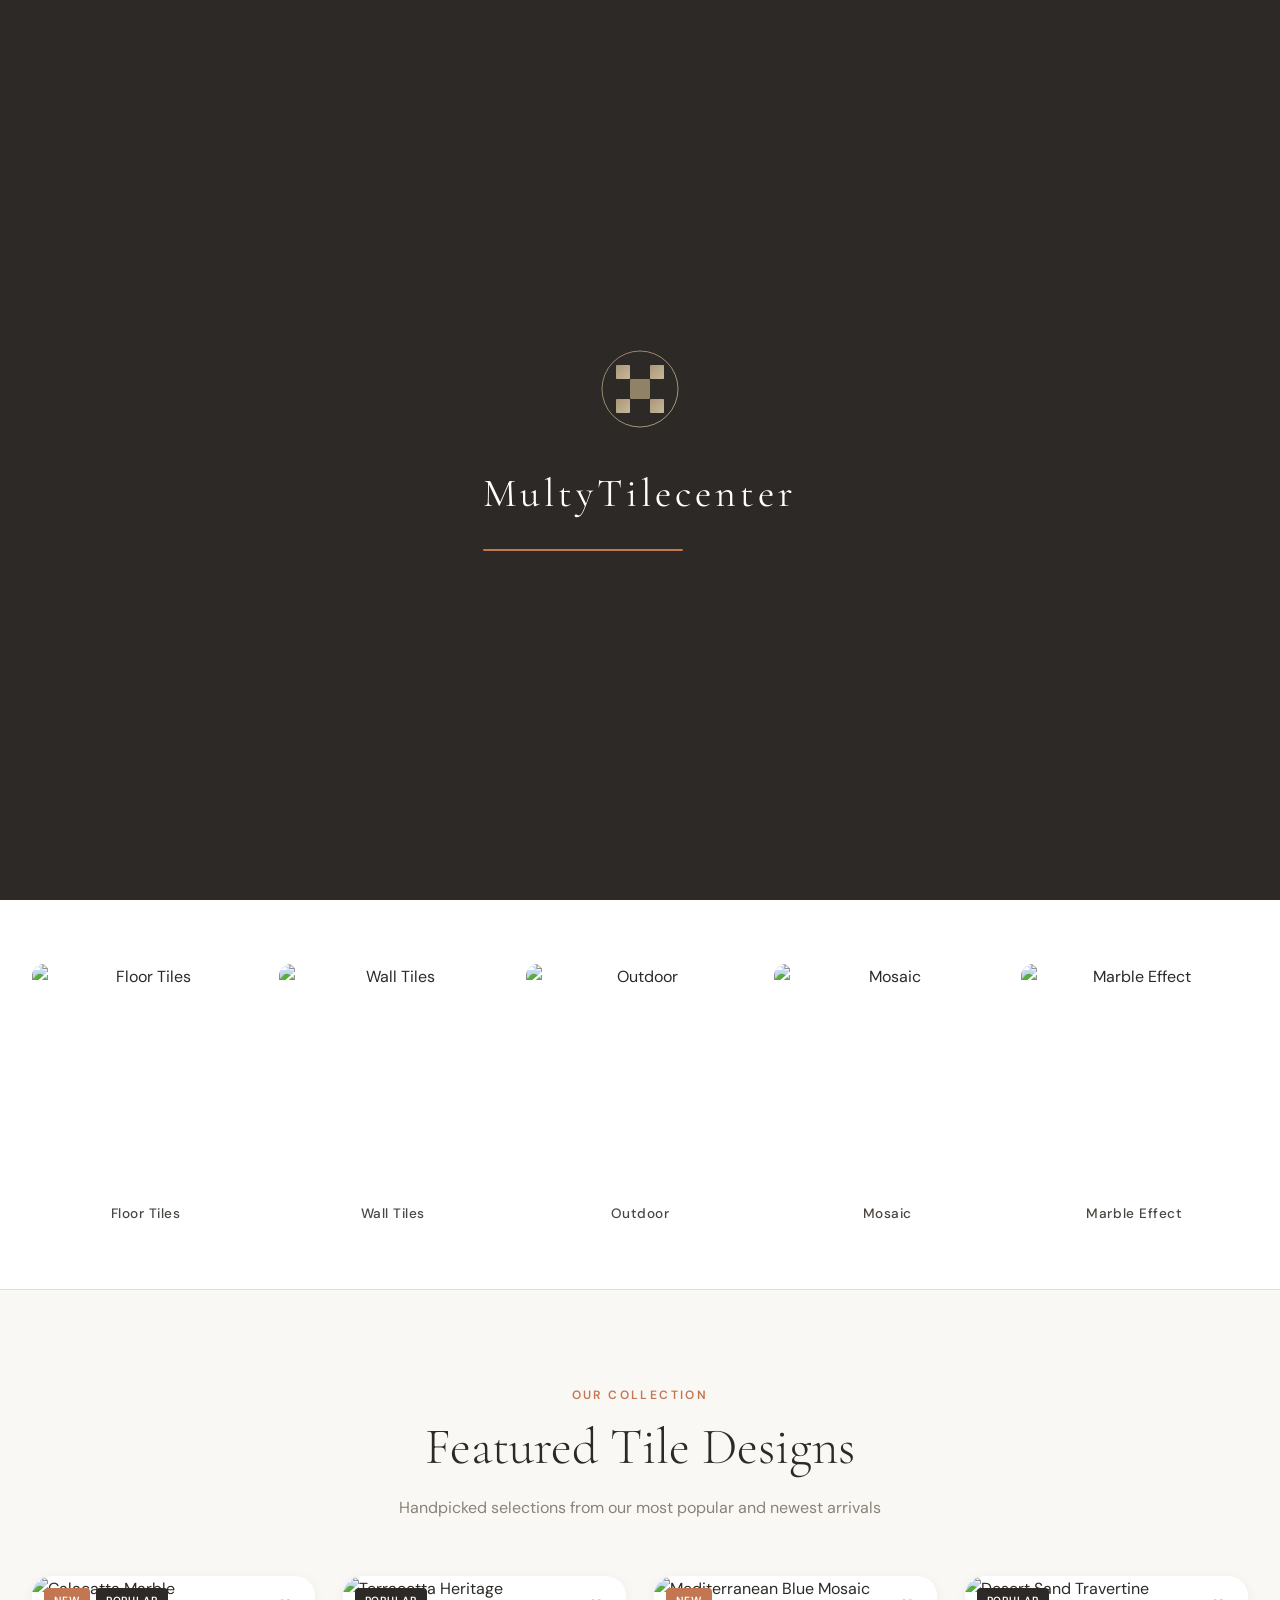
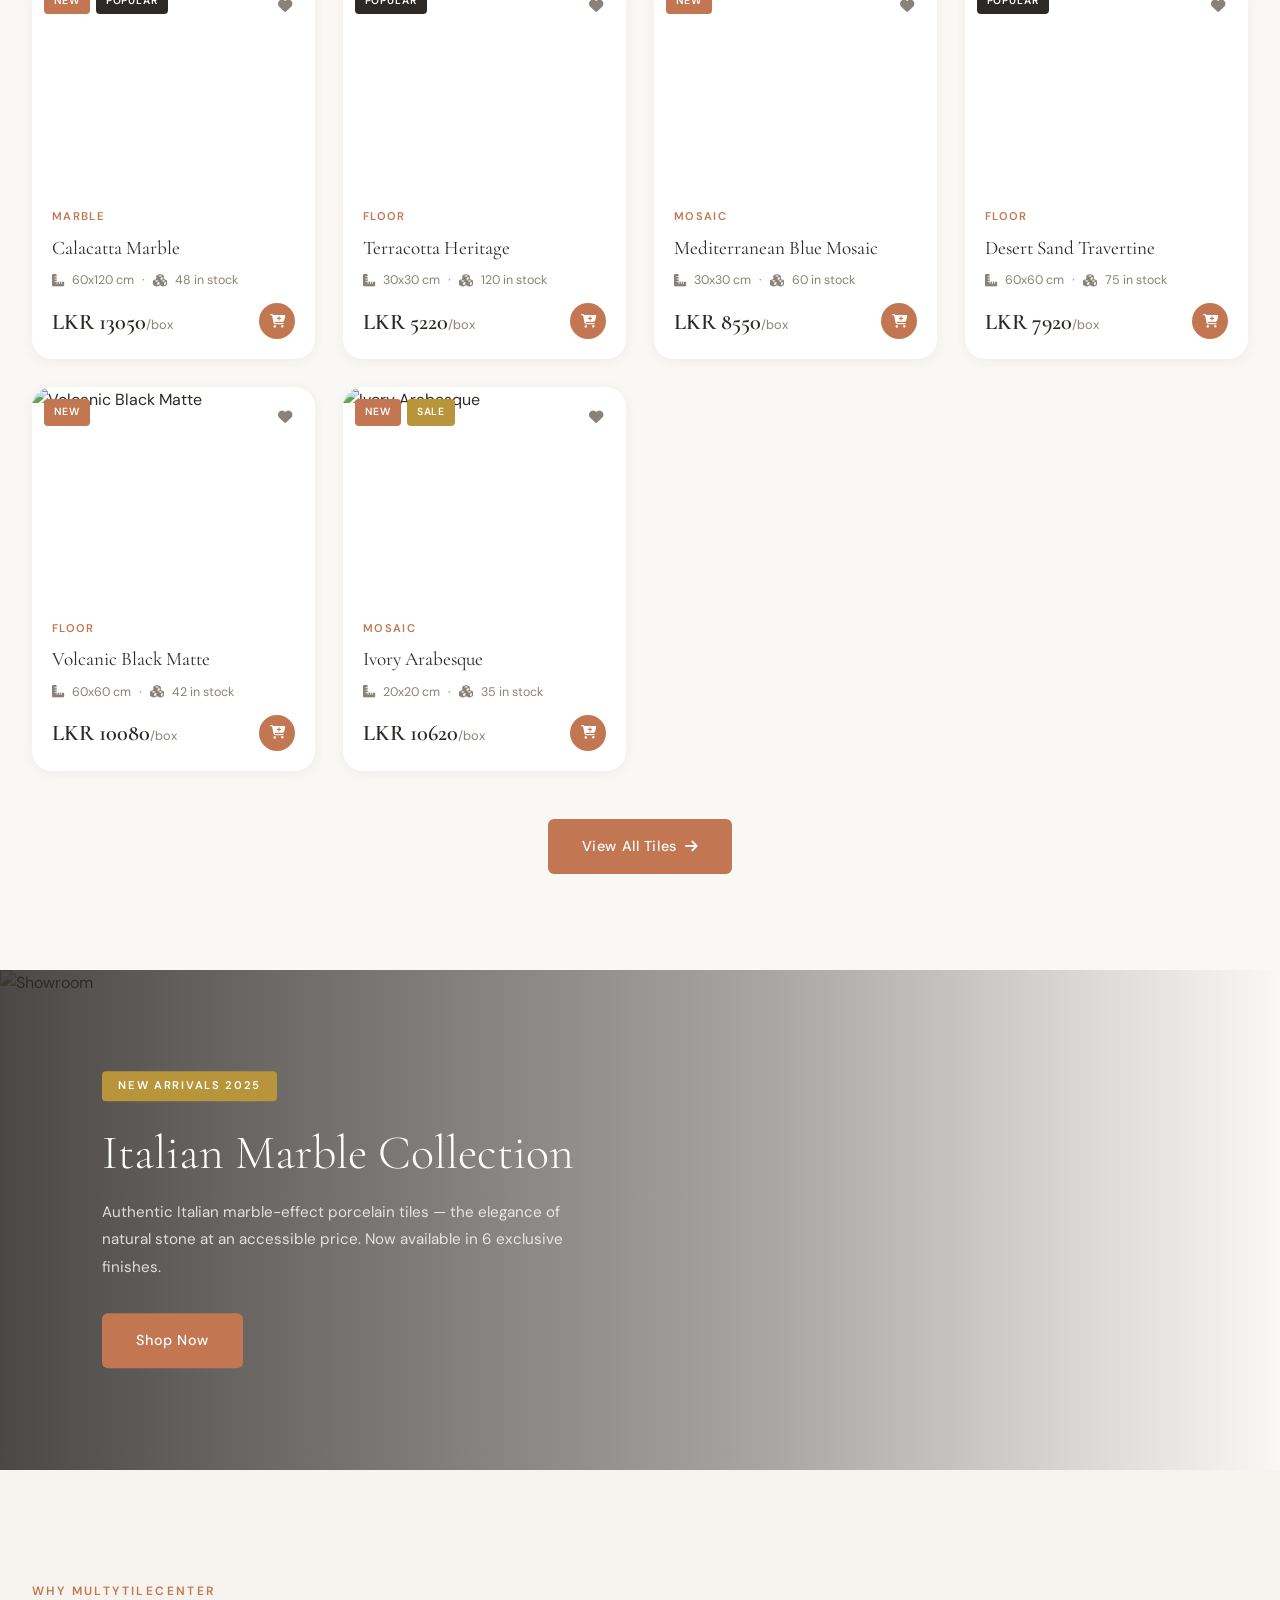
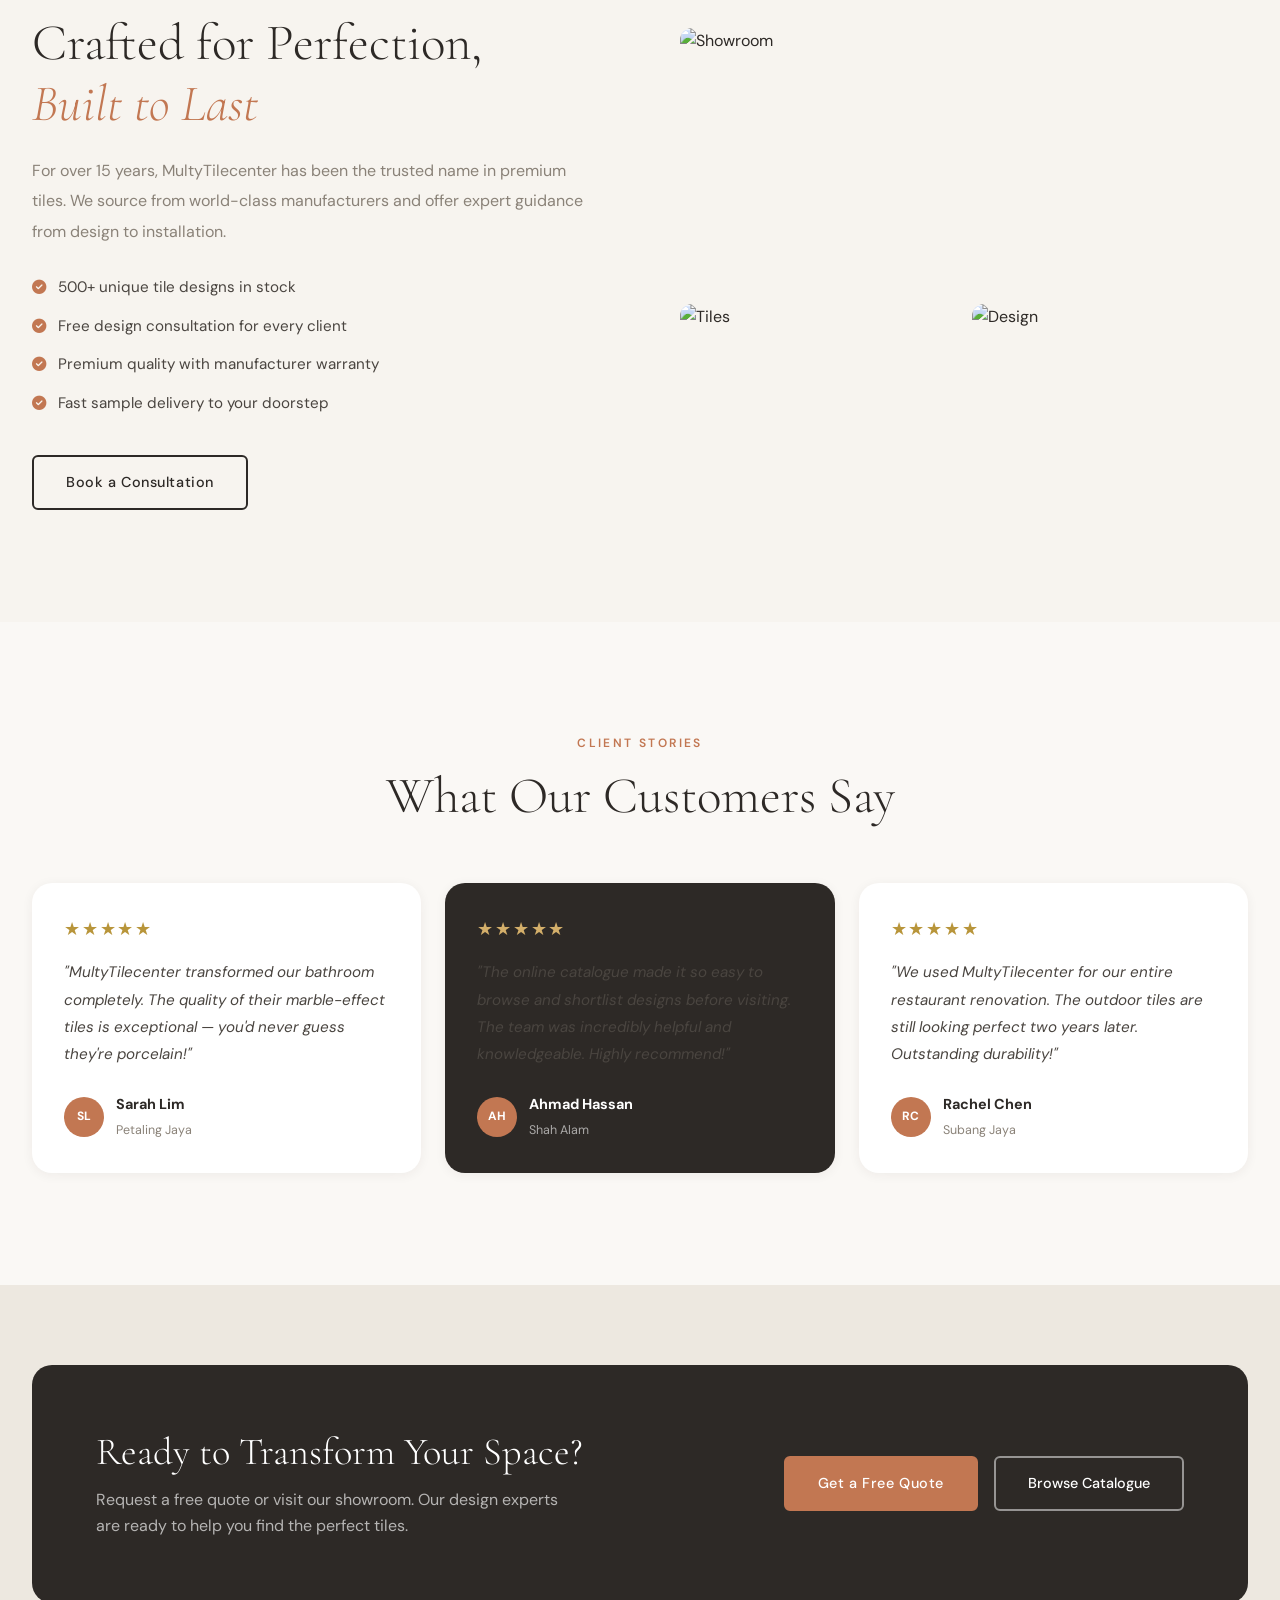
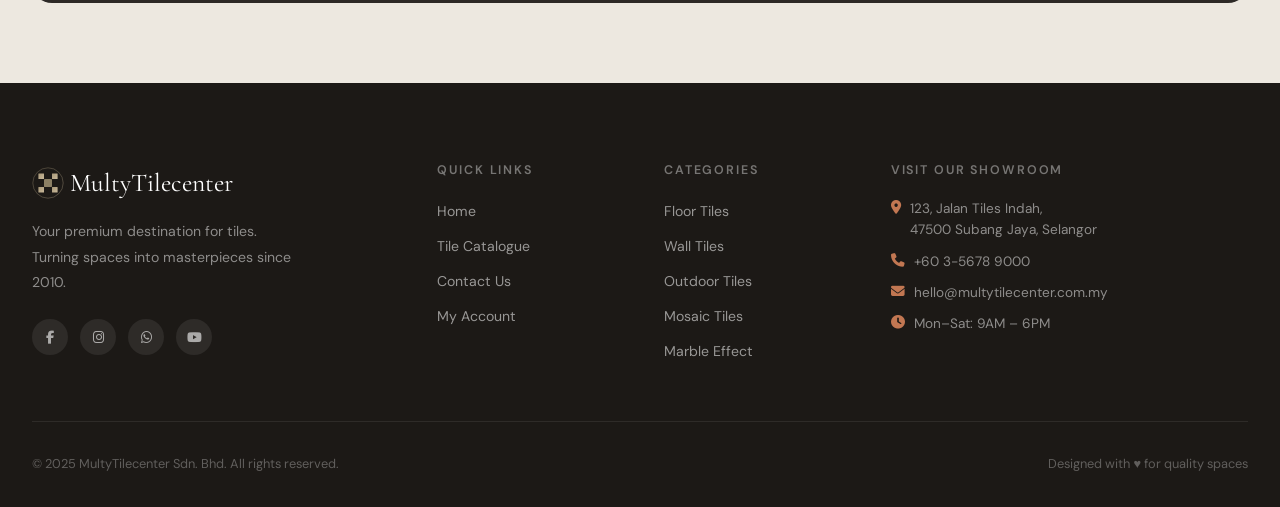
==== commit fa89f27d: "Fix:added logo" ====
--- a/index.html
+++ b/index.html
@@ -13,7 +13,23 @@
   <!-- PRELOADER -->
   <div class="preloader" id="preloader">
     <div class="preloader-inner">
-      <div class="preloader-logo">MultyTilecenter</div>
+      <svg class="preloader-logo" viewBox="0 0 200 200" xmlns="http://www.w3.org/2000/svg">
+        <defs>
+          <linearGradient id="tileGrad2" x1="0%" y1="0%" x2="100%" y2="100%">
+            <stop offset="0%" style="stop-color:#a89878;stop-opacity:1" />
+            <stop offset="100%" style="stop-color:#c8b89a;stop-opacity:1" />
+          </linearGradient>
+        </defs>
+        <circle cx="100" cy="100" r="95" fill="none" stroke="url(#tileGrad2)" stroke-width="2"/>
+        <g fill="url(#tileGrad2)">
+          <rect x="40" y="40" width="35" height="35" rx="2"/>
+          <rect x="125" y="40" width="35" height="35" rx="2"/>
+          <rect x="75" y="75" width="50" height="50" rx="3" fill="#a89878" opacity="0.8"/>
+          <rect x="40" y="125" width="35" height="35" rx="2"/>
+          <rect x="125" y="125" width="35" height="35" rx="2"/>
+        </g>
+      </svg>
+      <div class="preloader-text">MultyTilecenter</div>
       <div class="preloader-bar"><div class="preloader-fill"></div></div>
     </div>
   </div>
@@ -22,7 +38,27 @@
   <nav class="nav" id="navbar">
     <div class="nav-inner">
       <a href="index.html" class="logo">
-        <span class="logo-icon">⬡</span>
+        <svg class="logo-svg" viewBox="0 0 200 200" xmlns="http://www.w3.org/2000/svg">
+          <defs>
+            <linearGradient id="tileGrad" x1="0%" y1="0%" x2="100%" y2="100%">
+              <stop offset="0%" style="stop-color:#a89878;stop-opacity:1" />
+              <stop offset="100%" style="stop-color:#c8b89a;stop-opacity:1" />
+            </linearGradient>
+          </defs>
+          <circle cx="100" cy="100" r="95" fill="none" stroke="url(#tileGrad)" stroke-width="2"/>
+          <g fill="url(#tileGrad)">
+            <rect x="40" y="40" width="35" height="35" rx="2"/>
+            <rect x="125" y="40" width="35" height="35" rx="2"/>
+            <rect x="75" y="75" width="50" height="50" rx="3" fill="#a89878" opacity="0.8"/>
+            <rect x="40" y="125" width="35" height="35" rx="2"/>
+            <rect x="125" y="125" width="35" height="35" rx="2"/>
+          </g>
+          <g stroke="#c8b89a" stroke-width="2" fill="none" opacity="0.6">
+            <line x1="55" y1="85" x2="85" y2="85"/>
+            <line x1="115" y1="115" x2="145" y2="115"/>
+          </g>
+          <circle cx="100" cy="100" r="15" fill="none" stroke="#e8dcc8" stroke-width="1.5" opacity="0.7"/>
+        </svg>
         <span class="logo-text">MultyTilecenter</span>
       </a>
       <ul class="nav-links" id="navLinks">
@@ -210,7 +246,25 @@
     <div class="container">
       <div class="footer-grid">
         <div class="footer-brand">
-          <div class="footer-logo"><span>⬡</span> MultyTilecenter</div>
+          <div class="footer-logo">
+            <svg class="footer-logo-svg" viewBox="0 0 200 200" xmlns="http://www.w3.org/2000/svg">
+              <defs>
+                <linearGradient id="tileGrad3" x1="0%" y1="0%" x2="100%" y2="100%">
+                  <stop offset="0%" style="stop-color:#a89878;stop-opacity:1" />
+                  <stop offset="100%" style="stop-color:#c8b89a;stop-opacity:1" />
+                </linearGradient>
+              </defs>
+              <circle cx="100" cy="100" r="95" fill="none" stroke="url(#tileGrad3)" stroke-width="2"/>
+              <g fill="url(#tileGrad3)">
+                <rect x="40" y="40" width="35" height="35" rx="2"/>
+                <rect x="125" y="40" width="35" height="35" rx="2"/>
+                <rect x="75" y="75" width="50" height="50" rx="3" fill="#a89878" opacity="0.8"/>
+                <rect x="40" y="125" width="35" height="35" rx="2"/>
+                <rect x="125" y="125" width="35" height="35" rx="2"/>
+              </g>
+            </svg>
+            <span>MultyTilecenter</span>
+          </div>
           <p>Your premium destination for tiles. Turning spaces into masterpieces since 2010.</p>
           <div class="footer-socials">
             <a href="#"><i class="fab fa-facebook-f"></i></a>
--- a/style.css
+++ b/style.css
@@ -95,7 +95,8 @@
 }
 .preloader.hidden { opacity: 0; visibility: hidden; }
 .preloader-inner { text-align: center; }
-.preloader-logo { font-family: 'Cormorant Garamond', serif; font-size: 2.5rem; color: #fff; margin-bottom: 1.5rem; letter-spacing: .1em; }
+.preloader-logo { font-family: 'Cormorant Garamond', serif; font-size: 2.5rem; color: #fff; margin-bottom: 1.5rem; letter-spacing: .1em; height: 80px; width: 80px; margin: 0 auto 1.5rem; }
+.preloader-text { font-family: 'Cormorant Garamond', serif; font-size: 2.5rem; color: #fff; margin-bottom: 1.5rem; letter-spacing: .1em; }
 .preloader-bar { width: 200px; height: 2px; background: rgba(255,255,255,.2); border-radius: 2px; overflow: hidden; }
 .preloader-fill { height: 100%; background: var(--terracotta); animation: fill 1.8s ease forwards; }
 @keyframes fill { from{width:0} to{width:100%} }
@@ -116,6 +117,8 @@
 .logo { display: flex; align-items: center; gap: .5rem; font-family: 'Cormorant Garamond', serif; font-size: 1.5rem; font-weight: 600; color: #fff; transition: var(--transition); }
 .nav.scrolled .logo, .nav.scrolled-auto .logo { color: var(--charcoal); }
 .logo-icon { color: var(--terracotta); font-size: 1.3rem; }
+.logo-svg { height: 40px; width: 40px; flex-shrink: 0; transition: var(--transition); }
+.logo-text { letter-spacing: 0.05em; }
 .nav-links { display: flex; align-items: center; gap: 2rem; }
 .nav-links a { font-size: .875rem; font-weight: 400; color: rgba(255,255,255,.85); letter-spacing: .04em; transition: var(--transition); position: relative; }
 .nav.scrolled .nav-links a, .nav.scrolled-auto .nav-links a { color: var(--charcoal-light); }
@@ -238,6 +241,7 @@
 .footer { background: #1c1916; color: rgba(255,255,255,.7); padding: 5rem 0 2rem; }
 .footer-grid { display: grid; grid-template-columns: 2fr 1fr 1fr 2fr; gap: 3rem; margin-bottom: 3rem; }
 .footer-brand .footer-logo { font-family: 'Cormorant Garamond', serif; font-size: 1.6rem; color: #fff; margin-bottom: 1rem; display: flex; align-items: center; gap: .4rem; }
+.footer-logo-svg { height: 32px; width: 32px; flex-shrink: 0; }
 .footer-brand p { font-size: .88rem; line-height: 1.8; color: rgba(255,255,255,.5); max-width: 260px; margin-bottom: 1.5rem; }
 .footer-socials { display: flex; gap: .75rem; }
 .footer-socials a { width: 36px; height: 36px; background: rgba(255,255,255,.08); border-radius: 50%; display: flex; align-items: center; justify-content: center; font-size: .82rem; color: rgba(255,255,255,.6); transition: var(--transition); }
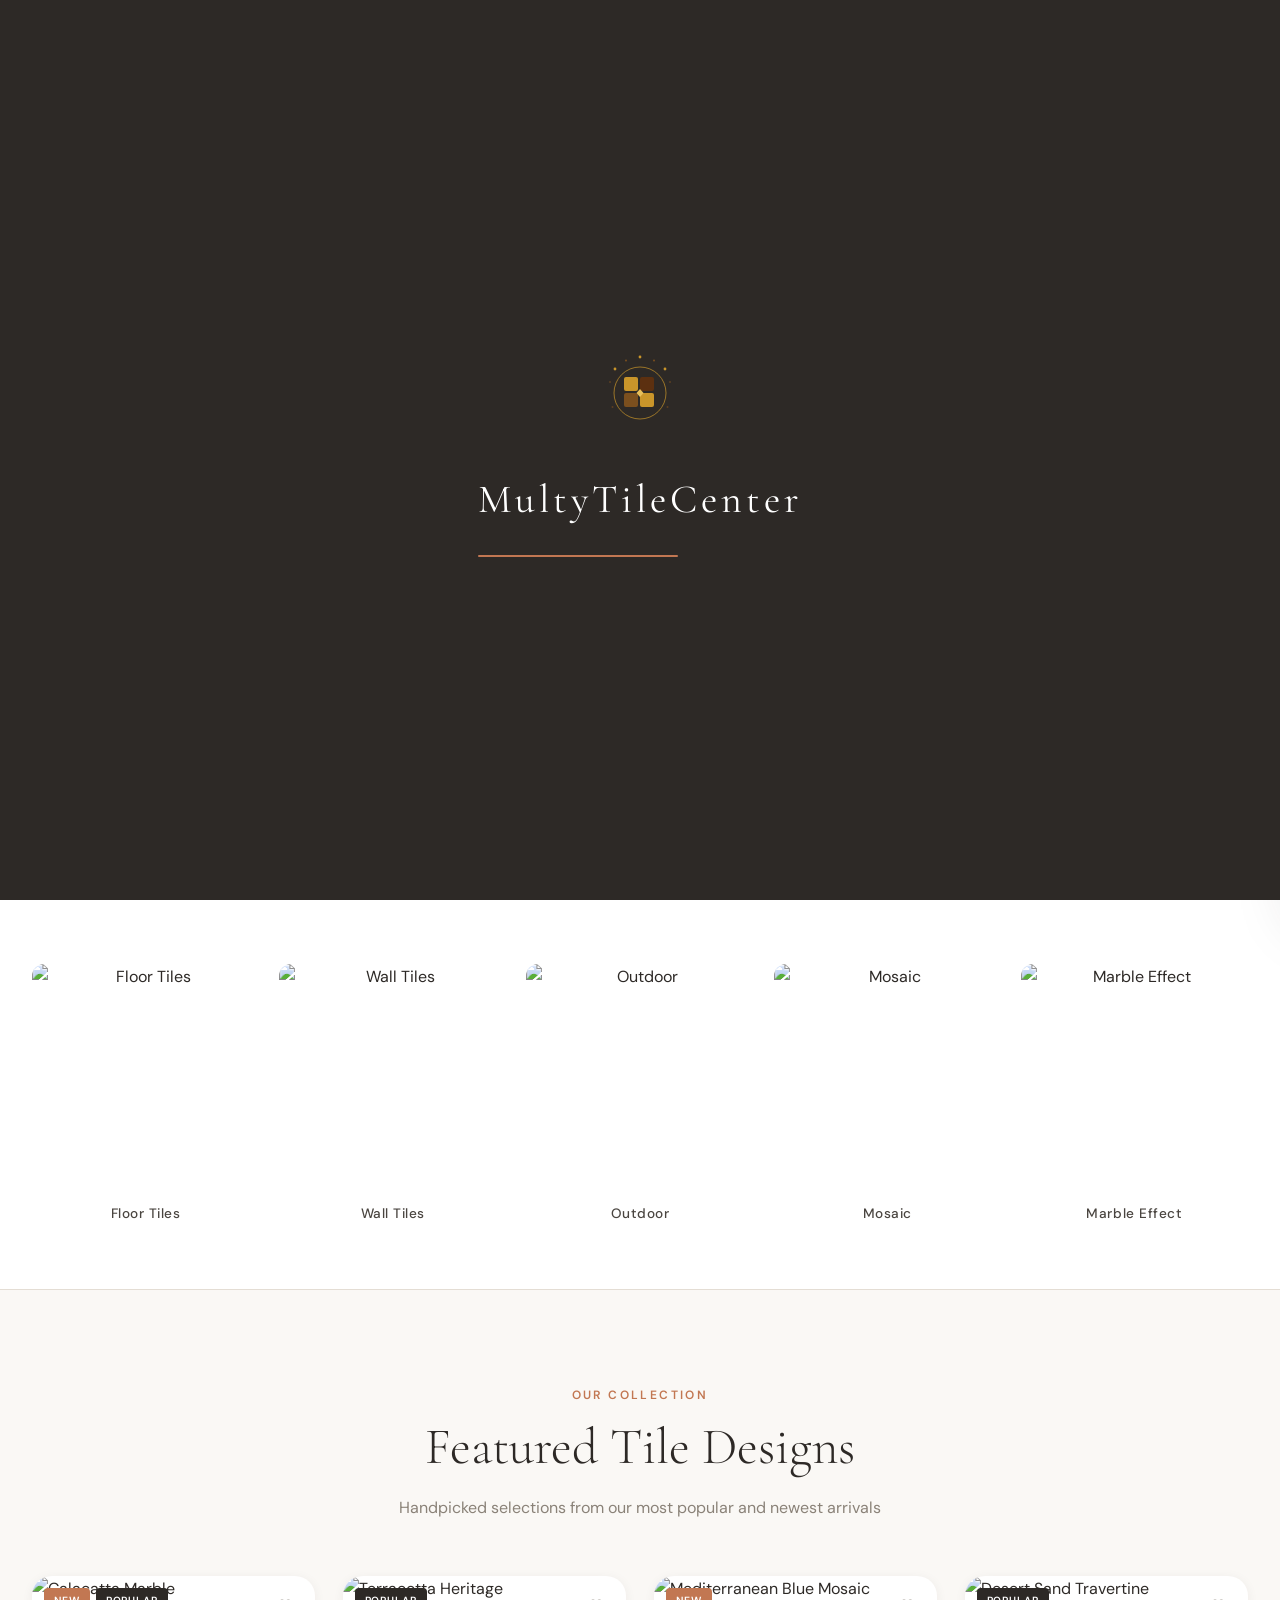
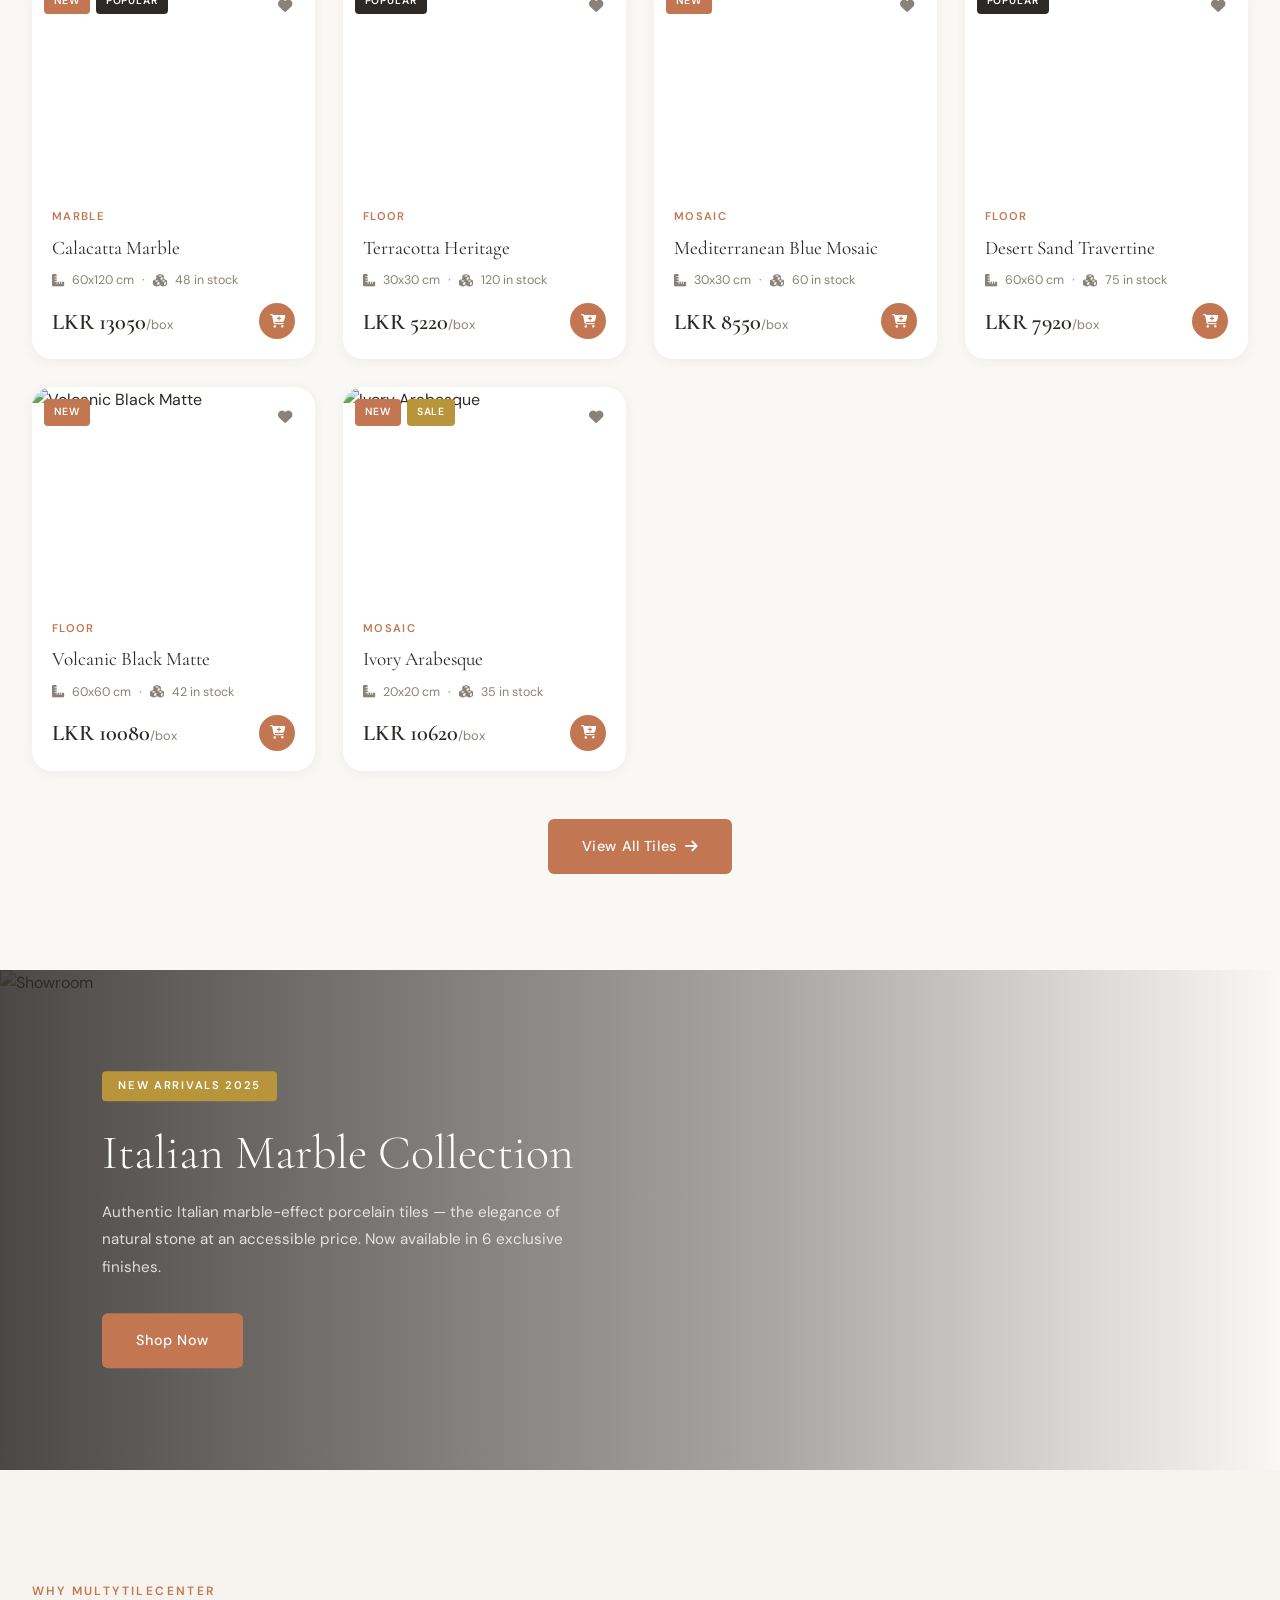
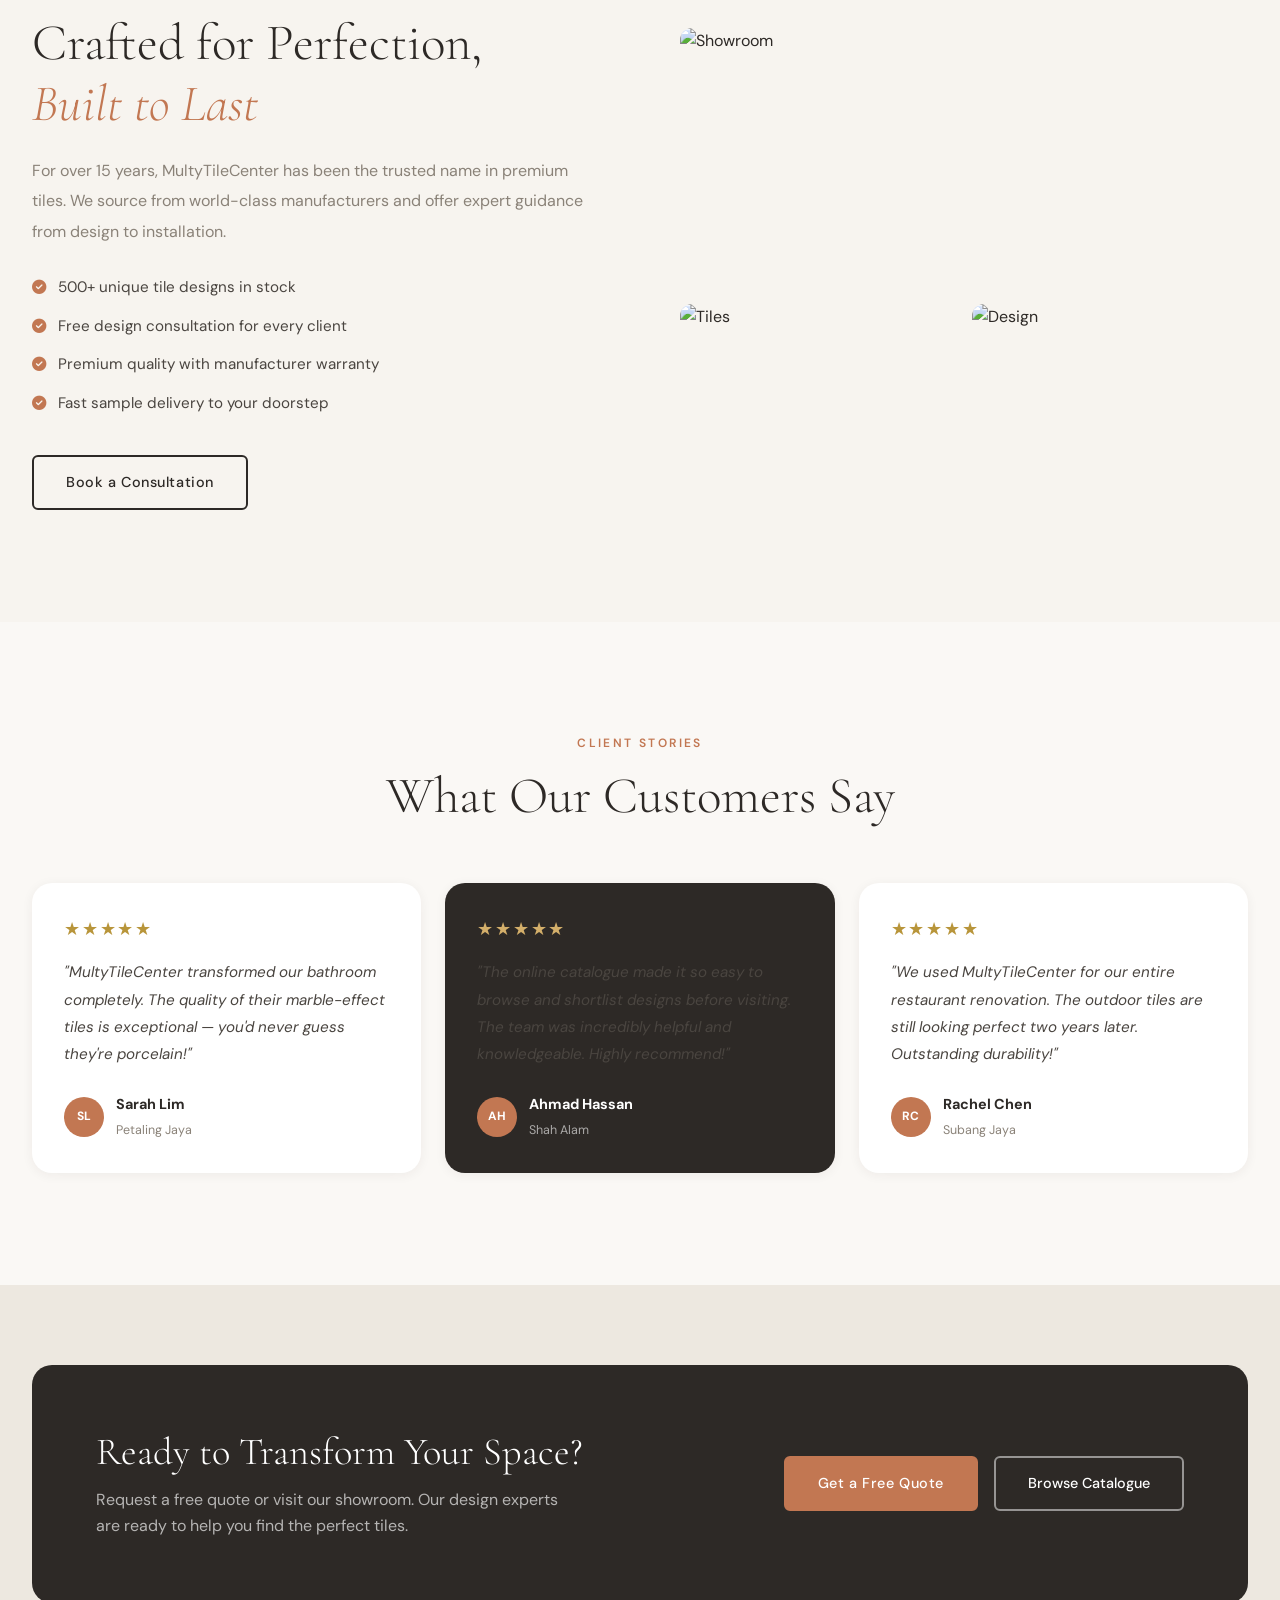
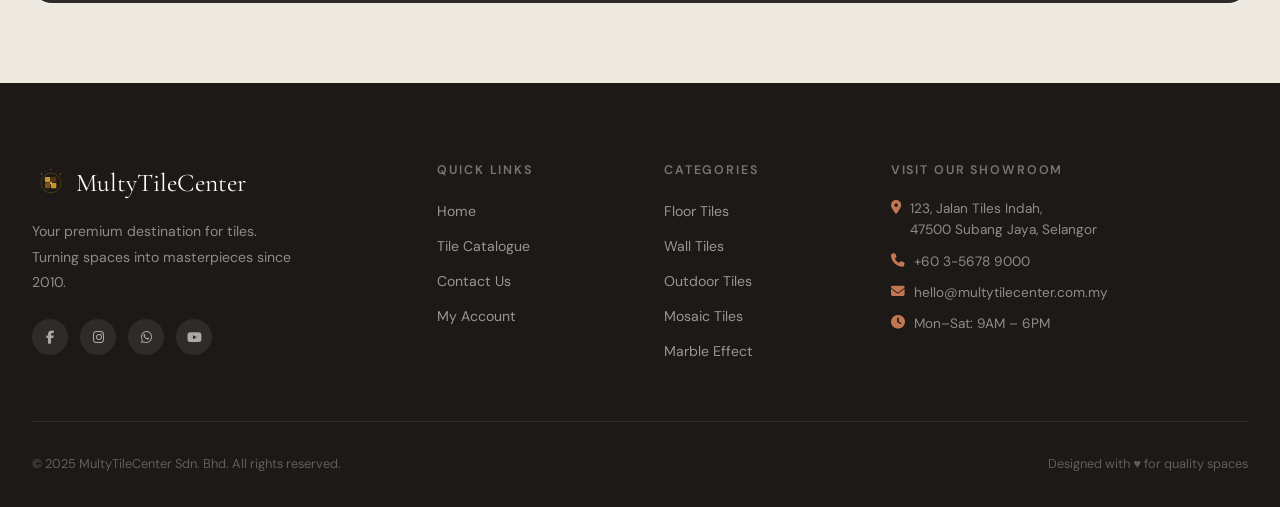
==== commit 5427ec48: "fix:Logo fix and add new logo" ====
--- a/index.html
+++ b/index.html
@@ -3,7 +3,8 @@
 <head>
   <meta charset="UTF-8" />
   <meta name="viewport" content="width=device-width, initial-scale=1.0"/>
-  <title>MultyTilecenter – Premium Tiles Shop</title>
+  <title>MultyTileCenter – Premium Tiles Shop</title>
+  <link rel="icon" href="logo.svg" type="image/svg+xml"/>
   <link rel="stylesheet" href="style.css" />
   <link href="https://fonts.googleapis.com/css2?family=Cormorant+Garamond:ital,wght@0,300;0,400;0,600;1,300;1,400&family=DM+Sans:wght@300;400;500;600&display=swap" rel="stylesheet">
   <link rel="stylesheet" href="https://cdnjs.cloudflare.com/ajax/libs/font-awesome/6.5.0/css/all.min.css"/>
@@ -13,23 +14,8 @@
   <!-- PRELOADER -->
   <div class="preloader" id="preloader">
     <div class="preloader-inner">
-      <svg class="preloader-logo" viewBox="0 0 200 200" xmlns="http://www.w3.org/2000/svg">
-        <defs>
-          <linearGradient id="tileGrad2" x1="0%" y1="0%" x2="100%" y2="100%">
-            <stop offset="0%" style="stop-color:#a89878;stop-opacity:1" />
-            <stop offset="100%" style="stop-color:#c8b89a;stop-opacity:1" />
-          </linearGradient>
-        </defs>
-        <circle cx="100" cy="100" r="95" fill="none" stroke="url(#tileGrad2)" stroke-width="2"/>
-        <g fill="url(#tileGrad2)">
-          <rect x="40" y="40" width="35" height="35" rx="2"/>
-          <rect x="125" y="40" width="35" height="35" rx="2"/>
-          <rect x="75" y="75" width="50" height="50" rx="3" fill="#a89878" opacity="0.8"/>
-          <rect x="40" y="125" width="35" height="35" rx="2"/>
-          <rect x="125" y="125" width="35" height="35" rx="2"/>
-        </g>
-      </svg>
-      <div class="preloader-text">MultyTilecenter</div>
+      <svg class="preloader-logo" viewBox="0 0 200 200" xmlns="http://www.w3.org/2000/svg"><circle cx="100" cy="28"  r="2.8" fill="#C9952A"/><circle cx="128" cy="35"  r="2.0" fill="#7B4F1E"/><circle cx="150" cy="52"  r="2.8" fill="#C9952A"/><circle cx="160" cy="78"  r="2.0" fill="#7B4F1E" opacity="0.6"/><circle cx="155" cy="128" r="2.0" fill="#7B4F1E" opacity="0.6"/><circle cx="72"  cy="35"  r="2.0" fill="#7B4F1E"/><circle cx="50"  cy="52"  r="2.8" fill="#C9952A"/><circle cx="40"  cy="78"  r="2.0" fill="#7B4F1E" opacity="0.6"/><circle cx="45"  cy="128" r="2.0" fill="#7B4F1E" opacity="0.6"/><circle cx="100" cy="100" r="52" fill="none" stroke="#C9952A" stroke-width="1.4"/><rect x="68"  y="68"  width="28" height="28" rx="4" fill="#C9952A"/><rect x="100" y="68"  width="28" height="28" rx="4" fill="#5C3010"/><rect x="68"  y="100" width="28" height="28" rx="4" fill="#7B4F1E"/><rect x="100" y="100" width="28" height="28" rx="4" fill="#C9952A"/><polygon points="100,92 107,100 100,108 93,100" fill="#E8BF5A"/></svg>
+      <div class="preloader-text">MultyTileCenter</div>
       <div class="preloader-bar"><div class="preloader-fill"></div></div>
     </div>
   </div>
@@ -38,28 +24,8 @@
   <nav class="nav" id="navbar">
     <div class="nav-inner">
       <a href="index.html" class="logo">
-        <svg class="logo-svg" viewBox="0 0 200 200" xmlns="http://www.w3.org/2000/svg">
-          <defs>
-            <linearGradient id="tileGrad" x1="0%" y1="0%" x2="100%" y2="100%">
-              <stop offset="0%" style="stop-color:#a89878;stop-opacity:1" />
-              <stop offset="100%" style="stop-color:#c8b89a;stop-opacity:1" />
-            </linearGradient>
-          </defs>
-          <circle cx="100" cy="100" r="95" fill="none" stroke="url(#tileGrad)" stroke-width="2"/>
-          <g fill="url(#tileGrad)">
-            <rect x="40" y="40" width="35" height="35" rx="2"/>
-            <rect x="125" y="40" width="35" height="35" rx="2"/>
-            <rect x="75" y="75" width="50" height="50" rx="3" fill="#a89878" opacity="0.8"/>
-            <rect x="40" y="125" width="35" height="35" rx="2"/>
-            <rect x="125" y="125" width="35" height="35" rx="2"/>
-          </g>
-          <g stroke="#c8b89a" stroke-width="2" fill="none" opacity="0.6">
-            <line x1="55" y1="85" x2="85" y2="85"/>
-            <line x1="115" y1="115" x2="145" y2="115"/>
-          </g>
-          <circle cx="100" cy="100" r="15" fill="none" stroke="#e8dcc8" stroke-width="1.5" opacity="0.7"/>
-        </svg>
-        <span class="logo-text">MultyTilecenter</span>
+        <svg class="logo-svg" viewBox="0 0 200 200" xmlns="http://www.w3.org/2000/svg"><circle cx="100" cy="28"  r="2.8" fill="#C9952A"/><circle cx="128" cy="35"  r="2.0" fill="#7B4F1E"/><circle cx="150" cy="52"  r="2.8" fill="#C9952A"/><circle cx="160" cy="78"  r="2.0" fill="#7B4F1E" opacity="0.6"/><circle cx="155" cy="128" r="2.0" fill="#7B4F1E" opacity="0.6"/><circle cx="72"  cy="35"  r="2.0" fill="#7B4F1E"/><circle cx="50"  cy="52"  r="2.8" fill="#C9952A"/><circle cx="40"  cy="78"  r="2.0" fill="#7B4F1E" opacity="0.6"/><circle cx="45"  cy="128" r="2.0" fill="#7B4F1E" opacity="0.6"/><circle cx="100" cy="100" r="52" fill="none" stroke="#C9952A" stroke-width="1.4"/><rect x="68"  y="68"  width="28" height="28" rx="4" fill="#C9952A"/><rect x="100" y="68"  width="28" height="28" rx="4" fill="#5C3010"/><rect x="68"  y="100" width="28" height="28" rx="4" fill="#7B4F1E"/><rect x="100" y="100" width="28" height="28" rx="4" fill="#C9952A"/><polygon points="100,92 107,100 100,108 93,100" fill="#E8BF5A"/></svg>
+        <span class="logo-text">MultyTileCenter</span>
       </a>
       <ul class="nav-links" id="navLinks">
         <li><a href="index.html" class="active">Home</a></li>
@@ -176,9 +142,9 @@
     <div class="container">
       <div class="why-grid">
         <div class="why-text">
-          <div class="section-label">Why MultyTilecenter</div>
+          <div class="section-label">Why MultyTileCenter</div>
           <h2 class="section-title">Crafted for Perfection,<br/><em>Built to Last</em></h2>
-          <p>For over 15 years, MultyTilecenter has been the trusted name in premium tiles. We source from world-class manufacturers and offer expert guidance from design to installation.</p>
+          <p>For over 15 years, MultyTileCenter has been the trusted name in premium tiles. We source from world-class manufacturers and offer expert guidance from design to installation.</p>
           <ul class="why-list">
             <li><i class="fas fa-check-circle"></i> 500+ unique tile designs in stock</li>
             <li><i class="fas fa-check-circle"></i> Free design consultation for every client</li>
@@ -208,7 +174,7 @@
       <div class="testimonials-grid">
         <div class="testi-card">
           <div class="testi-stars">★★★★★</div>
-          <p>"MultyTilecenter transformed our bathroom completely. The quality of their marble-effect tiles is exceptional — you'd never guess they're porcelain!"</p>
+          <p>"MultyTileCenter transformed our bathroom completely. The quality of their marble-effect tiles is exceptional — you'd never guess they're porcelain!"</p>
           <div class="testi-author"><div class="testi-avatar">SL</div><div><strong>Sarah Lim</strong><span>Petaling Jaya</span></div></div>
         </div>
         <div class="testi-card featured-testi">
@@ -218,7 +184,7 @@
         </div>
         <div class="testi-card">
           <div class="testi-stars">★★★★★</div>
-          <p>"We used MultyTilecenter for our entire restaurant renovation. The outdoor tiles are still looking perfect two years later. Outstanding durability!"</p>
+          <p>"We used MultyTileCenter for our entire restaurant renovation. The outdoor tiles are still looking perfect two years later. Outstanding durability!"</p>
           <div class="testi-author"><div class="testi-avatar">RC</div><div><strong>Rachel Chen</strong><span>Subang Jaya</span></div></div>
         </div>
       </div>
@@ -247,23 +213,8 @@
       <div class="footer-grid">
         <div class="footer-brand">
           <div class="footer-logo">
-            <svg class="footer-logo-svg" viewBox="0 0 200 200" xmlns="http://www.w3.org/2000/svg">
-              <defs>
-                <linearGradient id="tileGrad3" x1="0%" y1="0%" x2="100%" y2="100%">
-                  <stop offset="0%" style="stop-color:#a89878;stop-opacity:1" />
-                  <stop offset="100%" style="stop-color:#c8b89a;stop-opacity:1" />
-                </linearGradient>
-              </defs>
-              <circle cx="100" cy="100" r="95" fill="none" stroke="url(#tileGrad3)" stroke-width="2"/>
-              <g fill="url(#tileGrad3)">
-                <rect x="40" y="40" width="35" height="35" rx="2"/>
-                <rect x="125" y="40" width="35" height="35" rx="2"/>
-                <rect x="75" y="75" width="50" height="50" rx="3" fill="#a89878" opacity="0.8"/>
-                <rect x="40" y="125" width="35" height="35" rx="2"/>
-                <rect x="125" y="125" width="35" height="35" rx="2"/>
-              </g>
-            </svg>
-            <span>MultyTilecenter</span>
+            <svg class="footer-logo-svg" viewBox="0 0 200 200" xmlns="http://www.w3.org/2000/svg"><circle cx="100" cy="28"  r="2.8" fill="#C9952A"/><circle cx="128" cy="35"  r="2.0" fill="#7B4F1E"/><circle cx="150" cy="52"  r="2.8" fill="#C9952A"/><circle cx="160" cy="78"  r="2.0" fill="#7B4F1E" opacity="0.6"/><circle cx="155" cy="128" r="2.0" fill="#7B4F1E" opacity="0.6"/><circle cx="72"  cy="35"  r="2.0" fill="#7B4F1E"/><circle cx="50"  cy="52"  r="2.8" fill="#C9952A"/><circle cx="40"  cy="78"  r="2.0" fill="#7B4F1E" opacity="0.6"/><circle cx="45"  cy="128" r="2.0" fill="#7B4F1E" opacity="0.6"/><circle cx="100" cy="100" r="52" fill="none" stroke="#C9952A" stroke-width="1.4"/><rect x="68"  y="68"  width="28" height="28" rx="4" fill="#C9952A"/><rect x="100" y="68"  width="28" height="28" rx="4" fill="#5C3010"/><rect x="68"  y="100" width="28" height="28" rx="4" fill="#7B4F1E"/><rect x="100" y="100" width="28" height="28" rx="4" fill="#C9952A"/><polygon points="100,92 107,100 100,108 93,100" fill="#E8BF5A"/></svg>
+            <span>MultyTileCenter</span>
           </div>
           <p>Your premium destination for tiles. Turning spaces into masterpieces since 2010.</p>
           <div class="footer-socials">
@@ -301,12 +252,26 @@
         </div>
       </div>
       <div class="footer-bottom">
-        <p>&copy; 2025 MultyTilecenter Sdn. Bhd. All rights reserved.</p>
+        <p>&copy; 2025 MultyTileCenter Sdn. Bhd. All rights reserved.</p>
         <p>Designed with ♥ for quality spaces</p>
       </div>
     </div>
   </footer>
 
   <script src="app.js"></script>
+
+  <!-- CART SIDEBAR -->
+  <div class="cart-sidebar" id="cartSidebar">
+    <div class="cart-sidebar-header">
+      <h3>Your Cart</h3>
+      <button id="closeCart" aria-label="Close cart"><i class="fas fa-times"></i></button>
+    </div>
+    <div class="cart-items" id="cartItems"></div>
+    <div class="cart-sidebar-footer">
+      <div class="cart-total"><span>Total</span><span id="cartTotal">LKR 0.00</span></div>
+      <a href="contact.html" class="btn-primary" style="width:100%;justify-content:center">Request Quote</a>
+    </div>
+  </div>
+  <div class="cart-overlay" id="cartOverlay"></div>
 </body>
 </html>
--- a/style.css
+++ b/style.css
@@ -95,7 +95,7 @@
 }
 .preloader.hidden { opacity: 0; visibility: hidden; }
 .preloader-inner { text-align: center; }
-.preloader-logo { font-family: 'Cormorant Garamond', serif; font-size: 2.5rem; color: #fff; margin-bottom: 1.5rem; letter-spacing: .1em; height: 80px; width: 80px; margin: 0 auto 1.5rem; }
+.preloader-logo { height: 100px; width: 100px; margin: 0 auto 1.5rem; display: block; }
 .preloader-text { font-family: 'Cormorant Garamond', serif; font-size: 2.5rem; color: #fff; margin-bottom: 1.5rem; letter-spacing: .1em; }
 .preloader-bar { width: 200px; height: 2px; background: rgba(255,255,255,.2); border-radius: 2px; overflow: hidden; }
 .preloader-fill { height: 100%; background: var(--terracotta); animation: fill 1.8s ease forwards; }
@@ -117,7 +117,7 @@
 .logo { display: flex; align-items: center; gap: .5rem; font-family: 'Cormorant Garamond', serif; font-size: 1.5rem; font-weight: 600; color: #fff; transition: var(--transition); }
 .nav.scrolled .logo, .nav.scrolled-auto .logo { color: var(--charcoal); }
 .logo-icon { color: var(--terracotta); font-size: 1.3rem; }
-.logo-svg { height: 40px; width: 40px; flex-shrink: 0; transition: var(--transition); }
+.logo-svg { height: 44px; width: 44px; flex-shrink: 0; transition: var(--transition); }
 .logo-text { letter-spacing: 0.05em; }
 .nav-links { display: flex; align-items: center; gap: 2rem; }
 .nav-links a { font-size: .875rem; font-weight: 400; color: rgba(255,255,255,.85); letter-spacing: .04em; transition: var(--transition); position: relative; }
@@ -241,7 +241,7 @@
 .footer { background: #1c1916; color: rgba(255,255,255,.7); padding: 5rem 0 2rem; }
 .footer-grid { display: grid; grid-template-columns: 2fr 1fr 1fr 2fr; gap: 3rem; margin-bottom: 3rem; }
 .footer-brand .footer-logo { font-family: 'Cormorant Garamond', serif; font-size: 1.6rem; color: #fff; margin-bottom: 1rem; display: flex; align-items: center; gap: .4rem; }
-.footer-logo-svg { height: 32px; width: 32px; flex-shrink: 0; }
+.footer-logo-svg { height: 38px; width: 38px; flex-shrink: 0; }
 .footer-brand p { font-size: .88rem; line-height: 1.8; color: rgba(255,255,255,.5); max-width: 260px; margin-bottom: 1.5rem; }
 .footer-socials { display: flex; gap: .75rem; }
 .footer-socials a { width: 36px; height: 36px; background: rgba(255,255,255,.08); border-radius: 50%; display: flex; align-items: center; justify-content: center; font-size: .82rem; color: rgba(255,255,255,.6); transition: var(--transition); }
@@ -468,3 +468,12 @@
   .hero-stats { flex-direction: column; align-items: flex-start; gap: 1rem; }
   .stat-div { display: none; }
 }
+
+/* Hamburger open state */
+.hamburger.open span:nth-child(1) { transform: translateY(7px) rotate(45deg); }
+.hamburger.open span:nth-child(2) { opacity: 0; transform: scaleX(0); }
+.hamburger.open span:nth-child(3) { transform: translateY(-7px) rotate(-45deg); }
+
+/* Logo text gold tint on transparent nav */
+.nav:not(.scrolled):not(.scrolled-auto) .logo-text { color: #fff; }
+.nav.scrolled .logo-text, .nav.scrolled-auto .logo-text { color: var(--charcoal); }
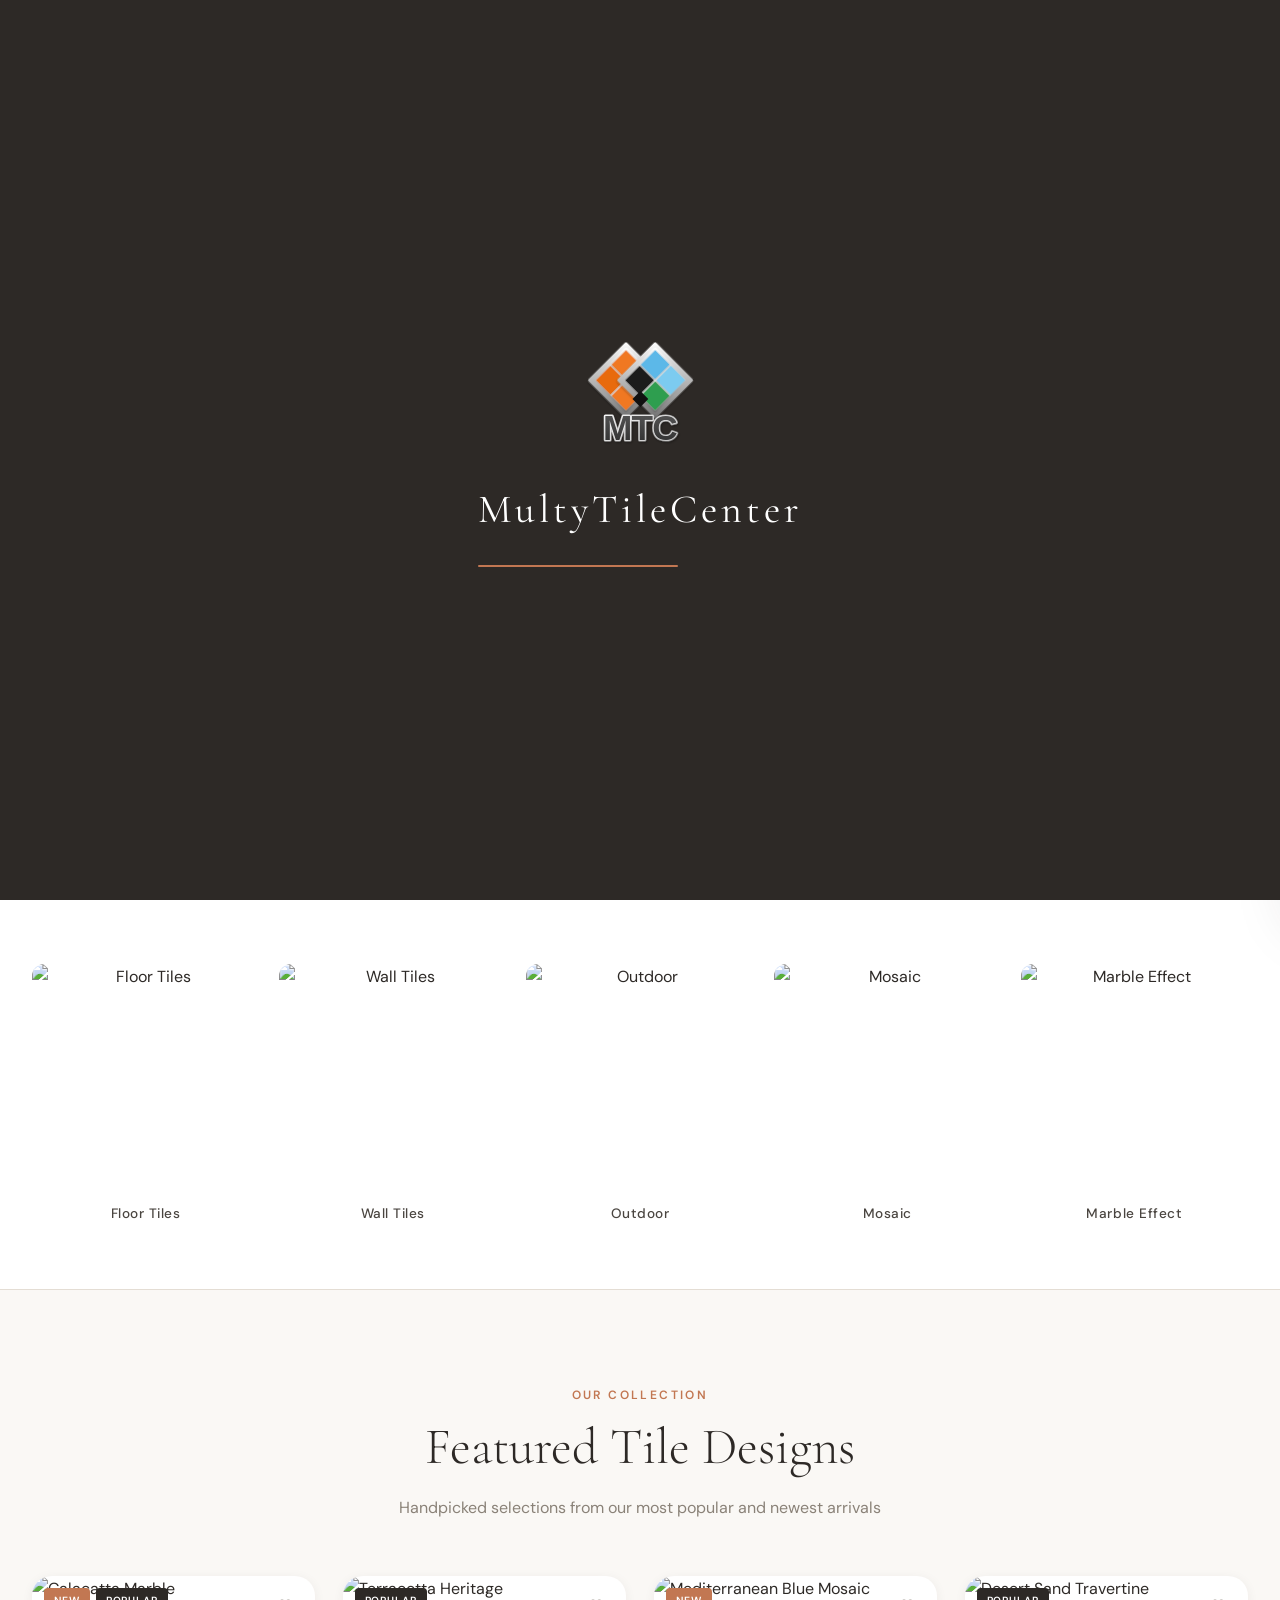
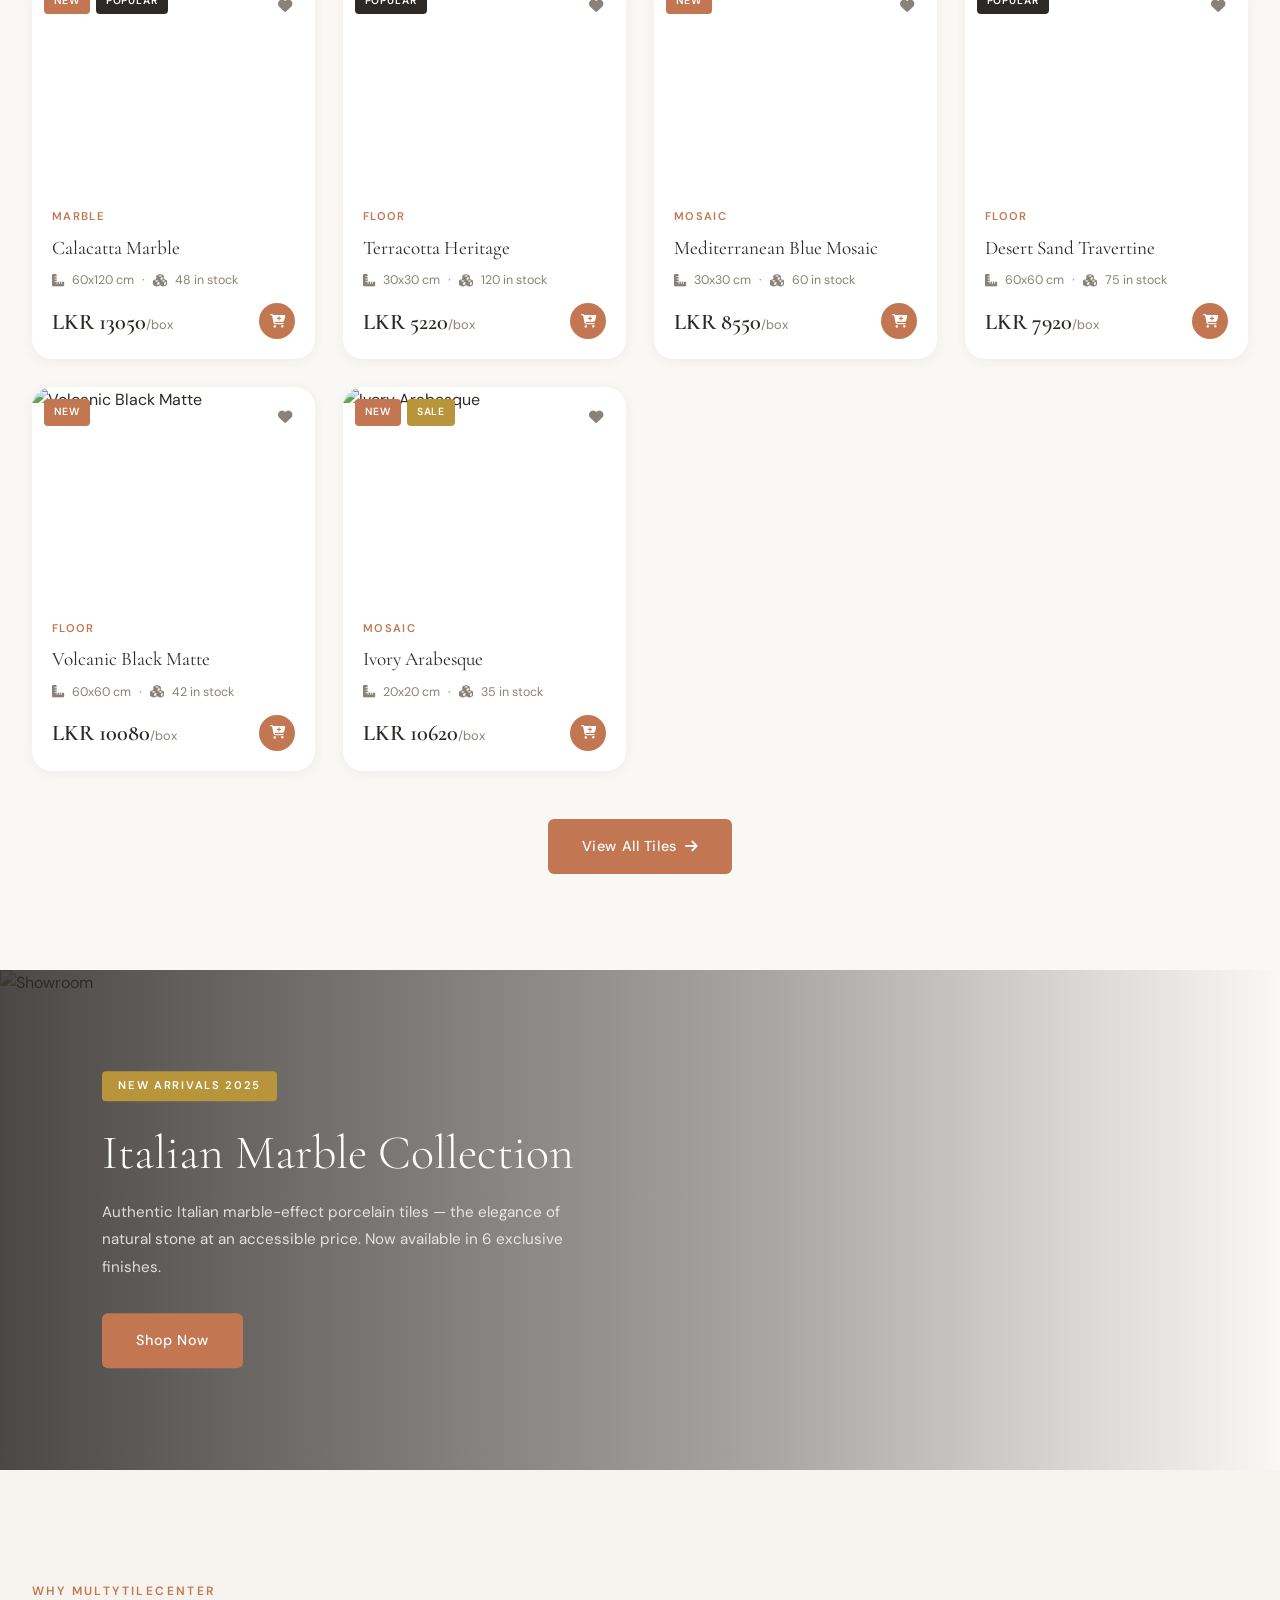
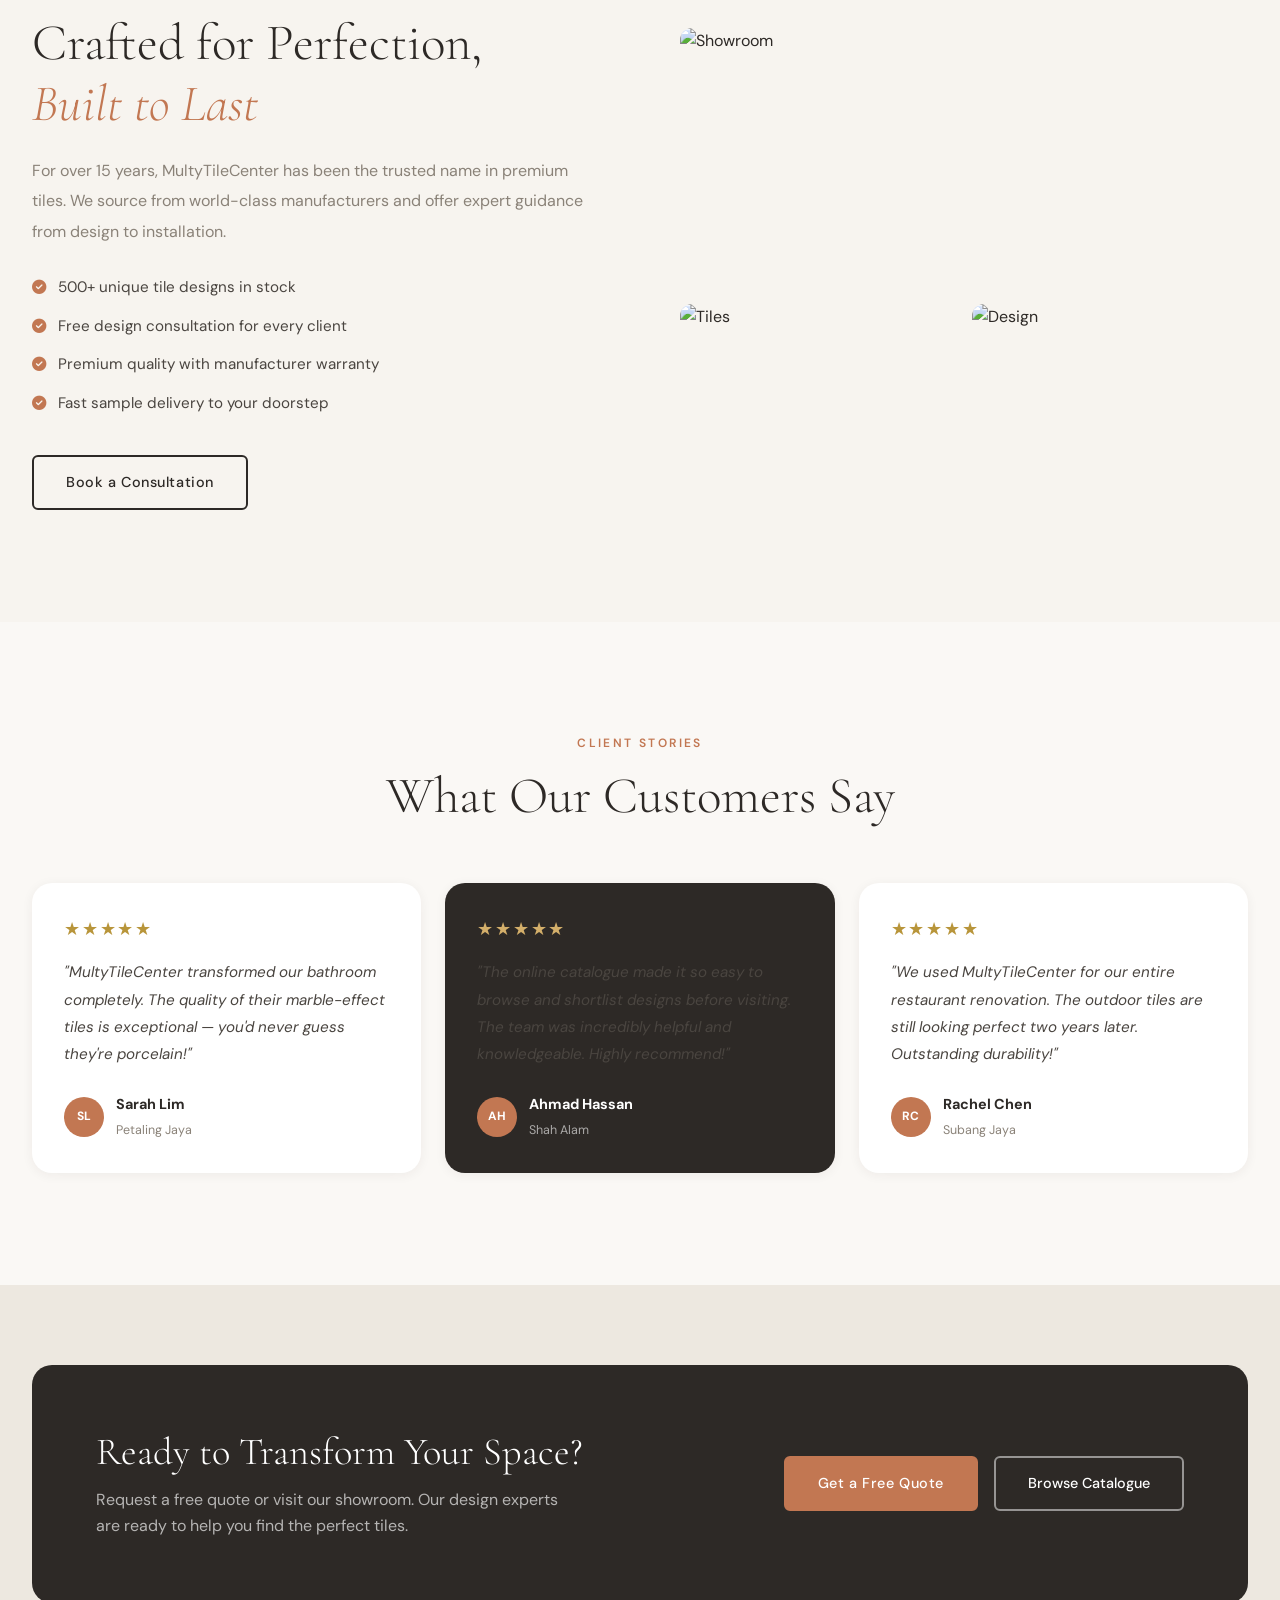
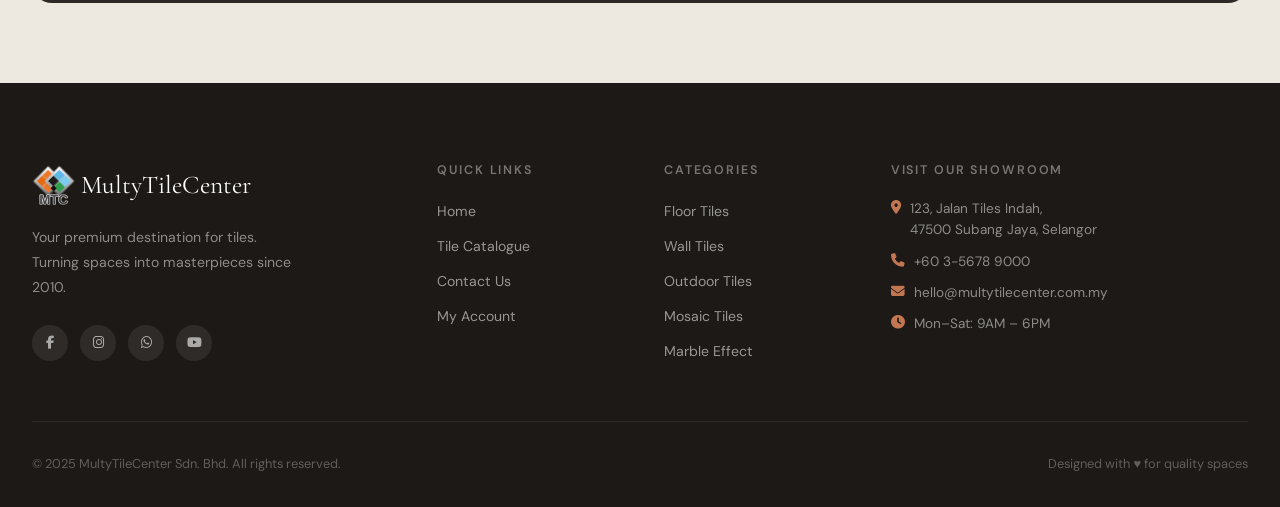
==== commit 96d35ed0: "Fix:Change logo" ====
--- a/index.html
+++ b/index.html
@@ -14,7 +14,7 @@
   <!-- PRELOADER -->
   <div class="preloader" id="preloader">
     <div class="preloader-inner">
-      <svg class="preloader-logo" viewBox="0 0 200 200" xmlns="http://www.w3.org/2000/svg"><circle cx="100" cy="28"  r="2.8" fill="#C9952A"/><circle cx="128" cy="35"  r="2.0" fill="#7B4F1E"/><circle cx="150" cy="52"  r="2.8" fill="#C9952A"/><circle cx="160" cy="78"  r="2.0" fill="#7B4F1E" opacity="0.6"/><circle cx="155" cy="128" r="2.0" fill="#7B4F1E" opacity="0.6"/><circle cx="72"  cy="35"  r="2.0" fill="#7B4F1E"/><circle cx="50"  cy="52"  r="2.8" fill="#C9952A"/><circle cx="40"  cy="78"  r="2.0" fill="#7B4F1E" opacity="0.6"/><circle cx="45"  cy="128" r="2.0" fill="#7B4F1E" opacity="0.6"/><circle cx="100" cy="100" r="52" fill="none" stroke="#C9952A" stroke-width="1.4"/><rect x="68"  y="68"  width="28" height="28" rx="4" fill="#C9952A"/><rect x="100" y="68"  width="28" height="28" rx="4" fill="#5C3010"/><rect x="68"  y="100" width="28" height="28" rx="4" fill="#7B4F1E"/><rect x="100" y="100" width="28" height="28" rx="4" fill="#C9952A"/><polygon points="100,92 107,100 100,108 93,100" fill="#E8BF5A"/></svg>
+      <svg class="preloader-logo" viewBox="0 0 280 300" xmlns="http://www.w3.org/2000/svg"><defs><linearGradient id="svpre" x1="0%" y1="0%" x2="100%" y2="100%"><stop offset="0%" stop-color="#FFFFFF"/><stop offset="30%" stop-color="#D0D0D0"/><stop offset="70%" stop-color="#A0A0A0"/><stop offset="100%" stop-color="#707070"/></linearGradient><linearGradient id="lfpre" x1="0%" y1="0%" x2="0%" y2="100%"><stop offset="0%" stop-color="#5A5A5A"/><stop offset="100%" stop-color="#2E2E2E"/></linearGradient><filter id="shpre" x="-15%" y="-15%" width="130%" height="130%"><feDropShadow dx="2" dy="3" stdDeviation="3" flood-color="#00000055"/></filter><filter id="tspre" x="-10%" y="-10%" width="120%" height="120%"><feDropShadow dx="1" dy="2" stdDeviation="1.5" flood-color="#00000044"/></filter></defs><g transform="translate(105,118) rotate(45)" filter="url(#shpre)"><rect x="-68" y="-68" width="136" height="136" rx="4" fill="url(#svpre)"/><rect x="-56" y="-56" width="112" height="112" rx="2" fill="#E0E0E0"/><rect x="-54" y="-54" width="52" height="52" rx="2" fill="#F07820" filter="url(#tspre)"/><rect x="2" y="-54" width="52" height="52" rx="2" fill="#F07820" filter="url(#tspre)"/><rect x="-54" y="2" width="52" height="52" rx="2" fill="#E86A10" filter="url(#tspre)"/><rect x="2" y="2" width="52" height="52" rx="2" fill="#F07820" filter="url(#tspre)"/><rect x="-56" y="-56" width="112" height="112" rx="2" fill="none" stroke="url(#svpre)" stroke-width="5"/></g><g transform="translate(178,118) rotate(45)" filter="url(#shpre)"><rect x="-68" y="-68" width="136" height="136" rx="4" fill="url(#svpre)"/><rect x="-56" y="-56" width="112" height="112" rx="2" fill="#E0E0E0"/><rect x="-54" y="-54" width="52" height="52" rx="2" fill="#5BB8E8" filter="url(#tspre)"/><rect x="2" y="-54" width="52" height="52" rx="2" fill="#7BCBF0" filter="url(#tspre)"/><rect x="-54" y="2" width="52" height="52" rx="2" fill="#1A1A1A" filter="url(#tspre)"/><rect x="2" y="2" width="52" height="52" rx="2" fill="#2E9E4F" filter="url(#tspre)"/><rect x="-56" y="-56" width="112" height="112" rx="2" fill="none" stroke="url(#svpre)" stroke-width="5"/></g><g transform="translate(141,165) rotate(45)"><rect x="-14" y="-14" width="28" height="28" rx="1" fill="#111"/></g><text x="140" y="267" text-anchor="middle" font-family="Arial Black,Impact,sans-serif" font-size="88" font-weight="900" letter-spacing="-2" fill="url(#svpre)" stroke="url(#svpre)" stroke-width="8" stroke-linejoin="round" filter="url(#shpre)">MTC</text><text x="140" y="267" text-anchor="middle" font-family="Arial Black,Impact,sans-serif" font-size="88" font-weight="900" letter-spacing="-2" fill="none" stroke="#FFFFFF" stroke-width="4" stroke-linejoin="round" opacity="0.7">MTC</text><text x="140" y="267" text-anchor="middle" font-family="Arial Black,Impact,sans-serif" font-size="88" font-weight="900" letter-spacing="-2" fill="url(#lfpre)">MTC</text></svg>
       <div class="preloader-text">MultyTileCenter</div>
       <div class="preloader-bar"><div class="preloader-fill"></div></div>
     </div>
@@ -24,7 +24,7 @@
   <nav class="nav" id="navbar">
     <div class="nav-inner">
       <a href="index.html" class="logo">
-        <svg class="logo-svg" viewBox="0 0 200 200" xmlns="http://www.w3.org/2000/svg"><circle cx="100" cy="28"  r="2.8" fill="#C9952A"/><circle cx="128" cy="35"  r="2.0" fill="#7B4F1E"/><circle cx="150" cy="52"  r="2.8" fill="#C9952A"/><circle cx="160" cy="78"  r="2.0" fill="#7B4F1E" opacity="0.6"/><circle cx="155" cy="128" r="2.0" fill="#7B4F1E" opacity="0.6"/><circle cx="72"  cy="35"  r="2.0" fill="#7B4F1E"/><circle cx="50"  cy="52"  r="2.8" fill="#C9952A"/><circle cx="40"  cy="78"  r="2.0" fill="#7B4F1E" opacity="0.6"/><circle cx="45"  cy="128" r="2.0" fill="#7B4F1E" opacity="0.6"/><circle cx="100" cy="100" r="52" fill="none" stroke="#C9952A" stroke-width="1.4"/><rect x="68"  y="68"  width="28" height="28" rx="4" fill="#C9952A"/><rect x="100" y="68"  width="28" height="28" rx="4" fill="#5C3010"/><rect x="68"  y="100" width="28" height="28" rx="4" fill="#7B4F1E"/><rect x="100" y="100" width="28" height="28" rx="4" fill="#C9952A"/><polygon points="100,92 107,100 100,108 93,100" fill="#E8BF5A"/></svg>
+        <svg class="logo-svg" viewBox="0 0 280 300" xmlns="http://www.w3.org/2000/svg"><defs><linearGradient id="svlog" x1="0%" y1="0%" x2="100%" y2="100%"><stop offset="0%" stop-color="#FFFFFF"/><stop offset="30%" stop-color="#D0D0D0"/><stop offset="70%" stop-color="#A0A0A0"/><stop offset="100%" stop-color="#707070"/></linearGradient><linearGradient id="lflog" x1="0%" y1="0%" x2="0%" y2="100%"><stop offset="0%" stop-color="#5A5A5A"/><stop offset="100%" stop-color="#2E2E2E"/></linearGradient><filter id="shlog" x="-15%" y="-15%" width="130%" height="130%"><feDropShadow dx="2" dy="3" stdDeviation="3" flood-color="#00000055"/></filter><filter id="tslog" x="-10%" y="-10%" width="120%" height="120%"><feDropShadow dx="1" dy="2" stdDeviation="1.5" flood-color="#00000044"/></filter></defs><g transform="translate(105,118) rotate(45)" filter="url(#shlog)"><rect x="-68" y="-68" width="136" height="136" rx="4" fill="url(#svlog)"/><rect x="-56" y="-56" width="112" height="112" rx="2" fill="#E0E0E0"/><rect x="-54" y="-54" width="52" height="52" rx="2" fill="#F07820" filter="url(#tslog)"/><rect x="2" y="-54" width="52" height="52" rx="2" fill="#F07820" filter="url(#tslog)"/><rect x="-54" y="2" width="52" height="52" rx="2" fill="#E86A10" filter="url(#tslog)"/><rect x="2" y="2" width="52" height="52" rx="2" fill="#F07820" filter="url(#tslog)"/><rect x="-56" y="-56" width="112" height="112" rx="2" fill="none" stroke="url(#svlog)" stroke-width="5"/></g><g transform="translate(178,118) rotate(45)" filter="url(#shlog)"><rect x="-68" y="-68" width="136" height="136" rx="4" fill="url(#svlog)"/><rect x="-56" y="-56" width="112" height="112" rx="2" fill="#E0E0E0"/><rect x="-54" y="-54" width="52" height="52" rx="2" fill="#5BB8E8" filter="url(#tslog)"/><rect x="2" y="-54" width="52" height="52" rx="2" fill="#7BCBF0" filter="url(#tslog)"/><rect x="-54" y="2" width="52" height="52" rx="2" fill="#1A1A1A" filter="url(#tslog)"/><rect x="2" y="2" width="52" height="52" rx="2" fill="#2E9E4F" filter="url(#tslog)"/><rect x="-56" y="-56" width="112" height="112" rx="2" fill="none" stroke="url(#svlog)" stroke-width="5"/></g><g transform="translate(141,165) rotate(45)"><rect x="-14" y="-14" width="28" height="28" rx="1" fill="#111"/></g><text x="140" y="267" text-anchor="middle" font-family="Arial Black,Impact,sans-serif" font-size="88" font-weight="900" letter-spacing="-2" fill="url(#svlog)" stroke="url(#svlog)" stroke-width="8" stroke-linejoin="round" filter="url(#shlog)">MTC</text><text x="140" y="267" text-anchor="middle" font-family="Arial Black,Impact,sans-serif" font-size="88" font-weight="900" letter-spacing="-2" fill="none" stroke="#FFFFFF" stroke-width="4" stroke-linejoin="round" opacity="0.7">MTC</text><text x="140" y="267" text-anchor="middle" font-family="Arial Black,Impact,sans-serif" font-size="88" font-weight="900" letter-spacing="-2" fill="url(#lflog)">MTC</text></svg>
         <span class="logo-text">MultyTileCenter</span>
       </a>
       <ul class="nav-links" id="navLinks">
@@ -213,7 +213,7 @@
       <div class="footer-grid">
         <div class="footer-brand">
           <div class="footer-logo">
-            <svg class="footer-logo-svg" viewBox="0 0 200 200" xmlns="http://www.w3.org/2000/svg"><circle cx="100" cy="28"  r="2.8" fill="#C9952A"/><circle cx="128" cy="35"  r="2.0" fill="#7B4F1E"/><circle cx="150" cy="52"  r="2.8" fill="#C9952A"/><circle cx="160" cy="78"  r="2.0" fill="#7B4F1E" opacity="0.6"/><circle cx="155" cy="128" r="2.0" fill="#7B4F1E" opacity="0.6"/><circle cx="72"  cy="35"  r="2.0" fill="#7B4F1E"/><circle cx="50"  cy="52"  r="2.8" fill="#C9952A"/><circle cx="40"  cy="78"  r="2.0" fill="#7B4F1E" opacity="0.6"/><circle cx="45"  cy="128" r="2.0" fill="#7B4F1E" opacity="0.6"/><circle cx="100" cy="100" r="52" fill="none" stroke="#C9952A" stroke-width="1.4"/><rect x="68"  y="68"  width="28" height="28" rx="4" fill="#C9952A"/><rect x="100" y="68"  width="28" height="28" rx="4" fill="#5C3010"/><rect x="68"  y="100" width="28" height="28" rx="4" fill="#7B4F1E"/><rect x="100" y="100" width="28" height="28" rx="4" fill="#C9952A"/><polygon points="100,92 107,100 100,108 93,100" fill="#E8BF5A"/></svg>
+            <svg class="footer-logo-svg" viewBox="0 0 280 300" xmlns="http://www.w3.org/2000/svg"><defs><linearGradient id="svfoo" x1="0%" y1="0%" x2="100%" y2="100%"><stop offset="0%" stop-color="#FFFFFF"/><stop offset="30%" stop-color="#D0D0D0"/><stop offset="70%" stop-color="#A0A0A0"/><stop offset="100%" stop-color="#707070"/></linearGradient><linearGradient id="lffoo" x1="0%" y1="0%" x2="0%" y2="100%"><stop offset="0%" stop-color="#5A5A5A"/><stop offset="100%" stop-color="#2E2E2E"/></linearGradient><filter id="shfoo" x="-15%" y="-15%" width="130%" height="130%"><feDropShadow dx="2" dy="3" stdDeviation="3" flood-color="#00000055"/></filter><filter id="tsfoo" x="-10%" y="-10%" width="120%" height="120%"><feDropShadow dx="1" dy="2" stdDeviation="1.5" flood-color="#00000044"/></filter></defs><g transform="translate(105,118) rotate(45)" filter="url(#shfoo)"><rect x="-68" y="-68" width="136" height="136" rx="4" fill="url(#svfoo)"/><rect x="-56" y="-56" width="112" height="112" rx="2" fill="#E0E0E0"/><rect x="-54" y="-54" width="52" height="52" rx="2" fill="#F07820" filter="url(#tsfoo)"/><rect x="2" y="-54" width="52" height="52" rx="2" fill="#F07820" filter="url(#tsfoo)"/><rect x="-54" y="2" width="52" height="52" rx="2" fill="#E86A10" filter="url(#tsfoo)"/><rect x="2" y="2" width="52" height="52" rx="2" fill="#F07820" filter="url(#tsfoo)"/><rect x="-56" y="-56" width="112" height="112" rx="2" fill="none" stroke="url(#svfoo)" stroke-width="5"/></g><g transform="translate(178,118) rotate(45)" filter="url(#shfoo)"><rect x="-68" y="-68" width="136" height="136" rx="4" fill="url(#svfoo)"/><rect x="-56" y="-56" width="112" height="112" rx="2" fill="#E0E0E0"/><rect x="-54" y="-54" width="52" height="52" rx="2" fill="#5BB8E8" filter="url(#tsfoo)"/><rect x="2" y="-54" width="52" height="52" rx="2" fill="#7BCBF0" filter="url(#tsfoo)"/><rect x="-54" y="2" width="52" height="52" rx="2" fill="#1A1A1A" filter="url(#tsfoo)"/><rect x="2" y="2" width="52" height="52" rx="2" fill="#2E9E4F" filter="url(#tsfoo)"/><rect x="-56" y="-56" width="112" height="112" rx="2" fill="none" stroke="url(#svfoo)" stroke-width="5"/></g><g transform="translate(141,165) rotate(45)"><rect x="-14" y="-14" width="28" height="28" rx="1" fill="#111"/></g><text x="140" y="267" text-anchor="middle" font-family="Arial Black,Impact,sans-serif" font-size="88" font-weight="900" letter-spacing="-2" fill="url(#svfoo)" stroke="url(#svfoo)" stroke-width="8" stroke-linejoin="round" filter="url(#shfoo)">MTC</text><text x="140" y="267" text-anchor="middle" font-family="Arial Black,Impact,sans-serif" font-size="88" font-weight="900" letter-spacing="-2" fill="none" stroke="#FFFFFF" stroke-width="4" stroke-linejoin="round" opacity="0.7">MTC</text><text x="140" y="267" text-anchor="middle" font-family="Arial Black,Impact,sans-serif" font-size="88" font-weight="900" letter-spacing="-2" fill="url(#lffoo)">MTC</text></svg>
             <span>MultyTileCenter</span>
           </div>
           <p>Your premium destination for tiles. Turning spaces into masterpieces since 2010.</p>
--- a/style.css
+++ b/style.css
@@ -95,7 +95,7 @@
 }
 .preloader.hidden { opacity: 0; visibility: hidden; }
 .preloader-inner { text-align: center; }
-.preloader-logo { height: 100px; width: 100px; margin: 0 auto 1.5rem; display: block; }
+.preloader-logo { height: 120px; width: 112px; margin: 0 auto 1.5rem; display: block; }
 .preloader-text { font-family: 'Cormorant Garamond', serif; font-size: 2.5rem; color: #fff; margin-bottom: 1.5rem; letter-spacing: .1em; }
 .preloader-bar { width: 200px; height: 2px; background: rgba(255,255,255,.2); border-radius: 2px; overflow: hidden; }
 .preloader-fill { height: 100%; background: var(--terracotta); animation: fill 1.8s ease forwards; }
@@ -117,7 +117,7 @@
 .logo { display: flex; align-items: center; gap: .5rem; font-family: 'Cormorant Garamond', serif; font-size: 1.5rem; font-weight: 600; color: #fff; transition: var(--transition); }
 .nav.scrolled .logo, .nav.scrolled-auto .logo { color: var(--charcoal); }
 .logo-icon { color: var(--terracotta); font-size: 1.3rem; }
-.logo-svg { height: 44px; width: 44px; flex-shrink: 0; transition: var(--transition); }
+.logo-svg { height: 52px; width: 49px; flex-shrink: 0; transition: var(--transition); }
 .logo-text { letter-spacing: 0.05em; }
 .nav-links { display: flex; align-items: center; gap: 2rem; }
 .nav-links a { font-size: .875rem; font-weight: 400; color: rgba(255,255,255,.85); letter-spacing: .04em; transition: var(--transition); position: relative; }
@@ -241,7 +241,7 @@
 .footer { background: #1c1916; color: rgba(255,255,255,.7); padding: 5rem 0 2rem; }
 .footer-grid { display: grid; grid-template-columns: 2fr 1fr 1fr 2fr; gap: 3rem; margin-bottom: 3rem; }
 .footer-brand .footer-logo { font-family: 'Cormorant Garamond', serif; font-size: 1.6rem; color: #fff; margin-bottom: 1rem; display: flex; align-items: center; gap: .4rem; }
-.footer-logo-svg { height: 38px; width: 38px; flex-shrink: 0; }
+.footer-logo-svg { height: 46px; width: 43px; flex-shrink: 0; }
 .footer-brand p { font-size: .88rem; line-height: 1.8; color: rgba(255,255,255,.5); max-width: 260px; margin-bottom: 1.5rem; }
 .footer-socials { display: flex; gap: .75rem; }
 .footer-socials a { width: 36px; height: 36px; background: rgba(255,255,255,.08); border-radius: 50%; display: flex; align-items: center; justify-content: center; font-size: .82rem; color: rgba(255,255,255,.6); transition: var(--transition); }
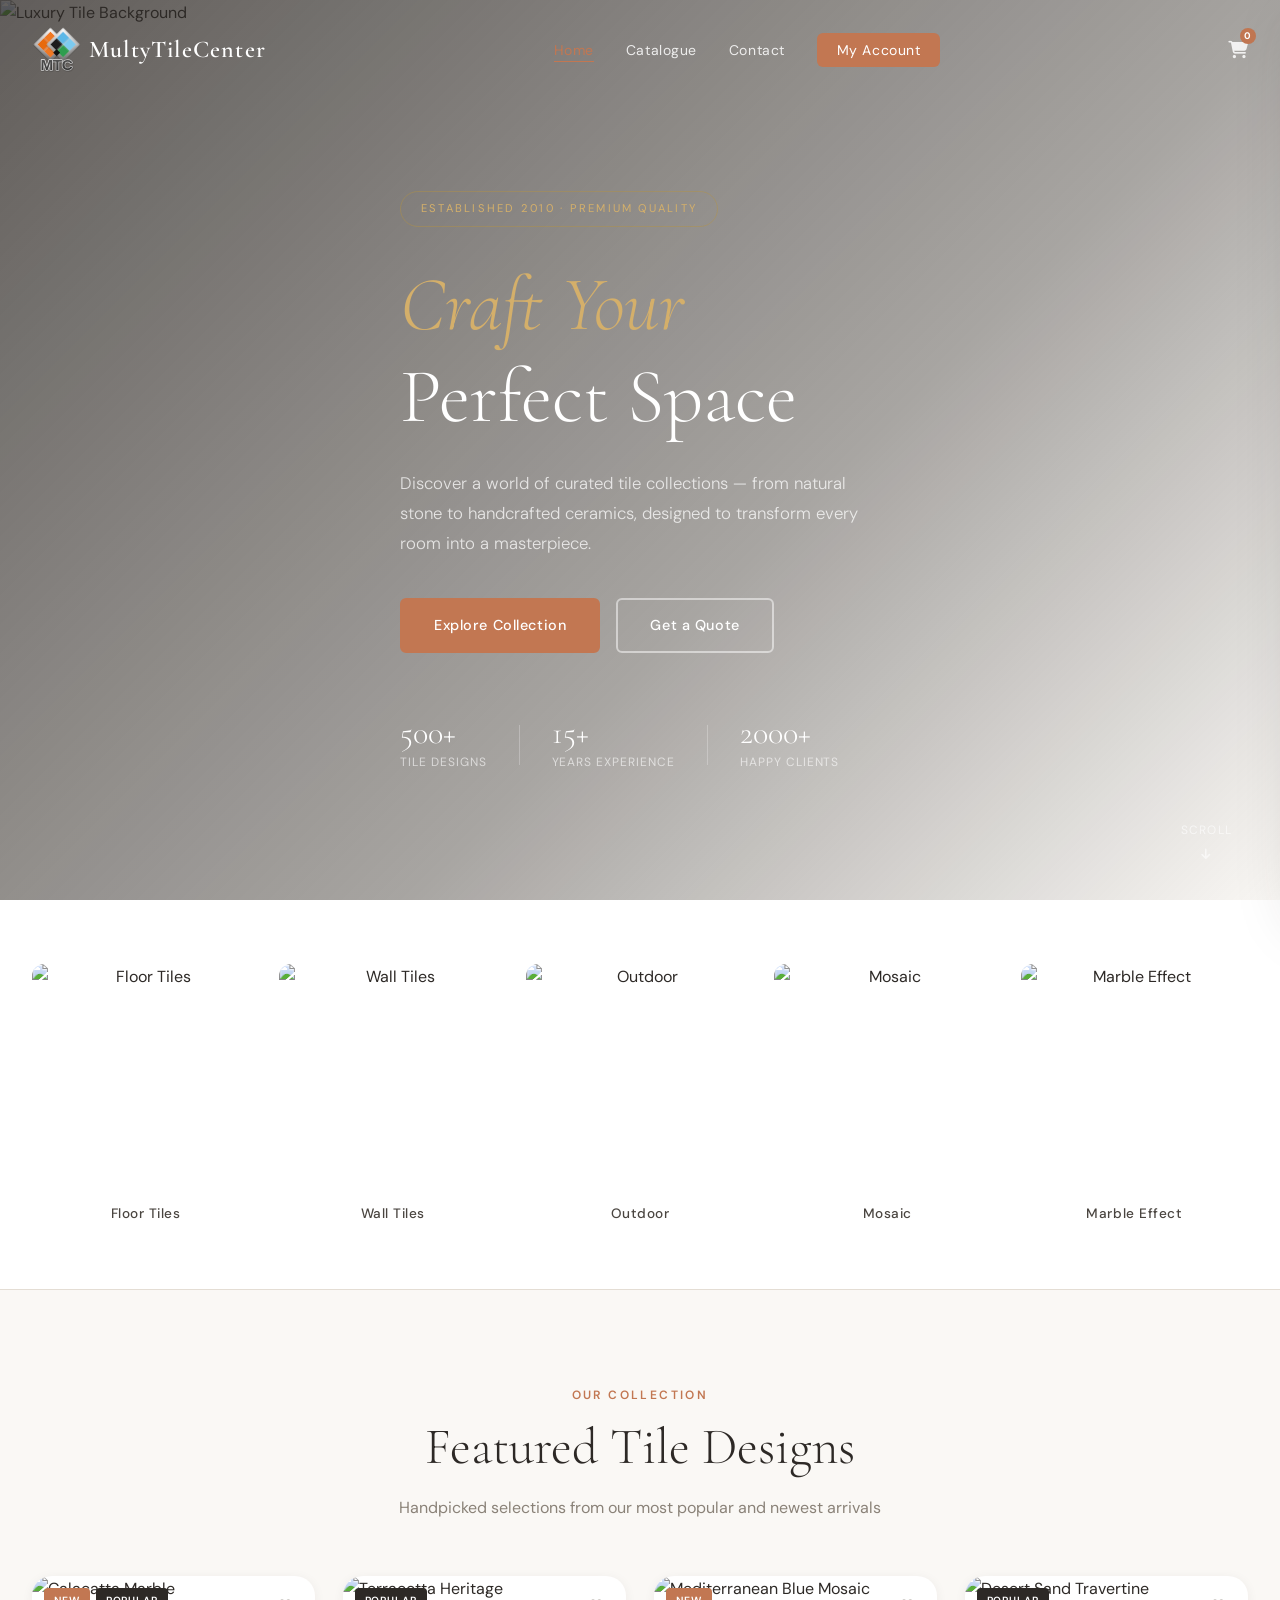
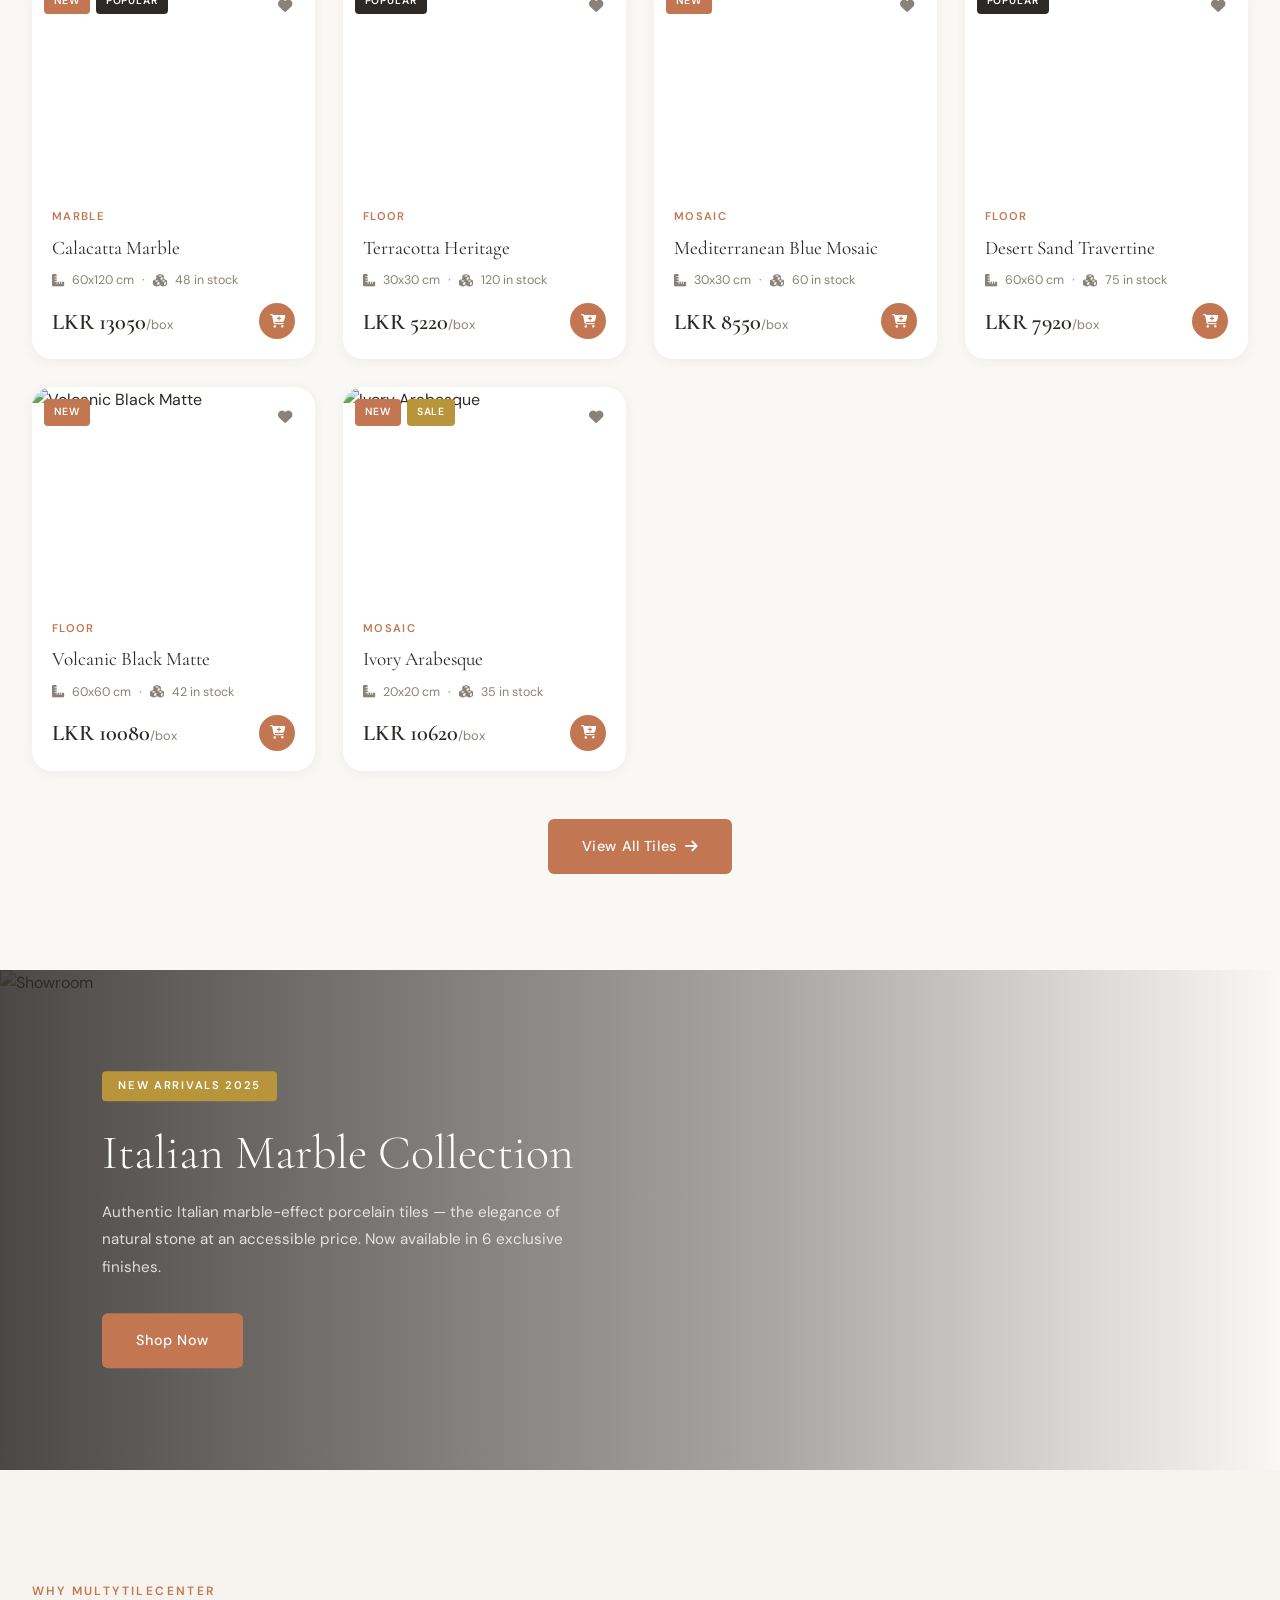
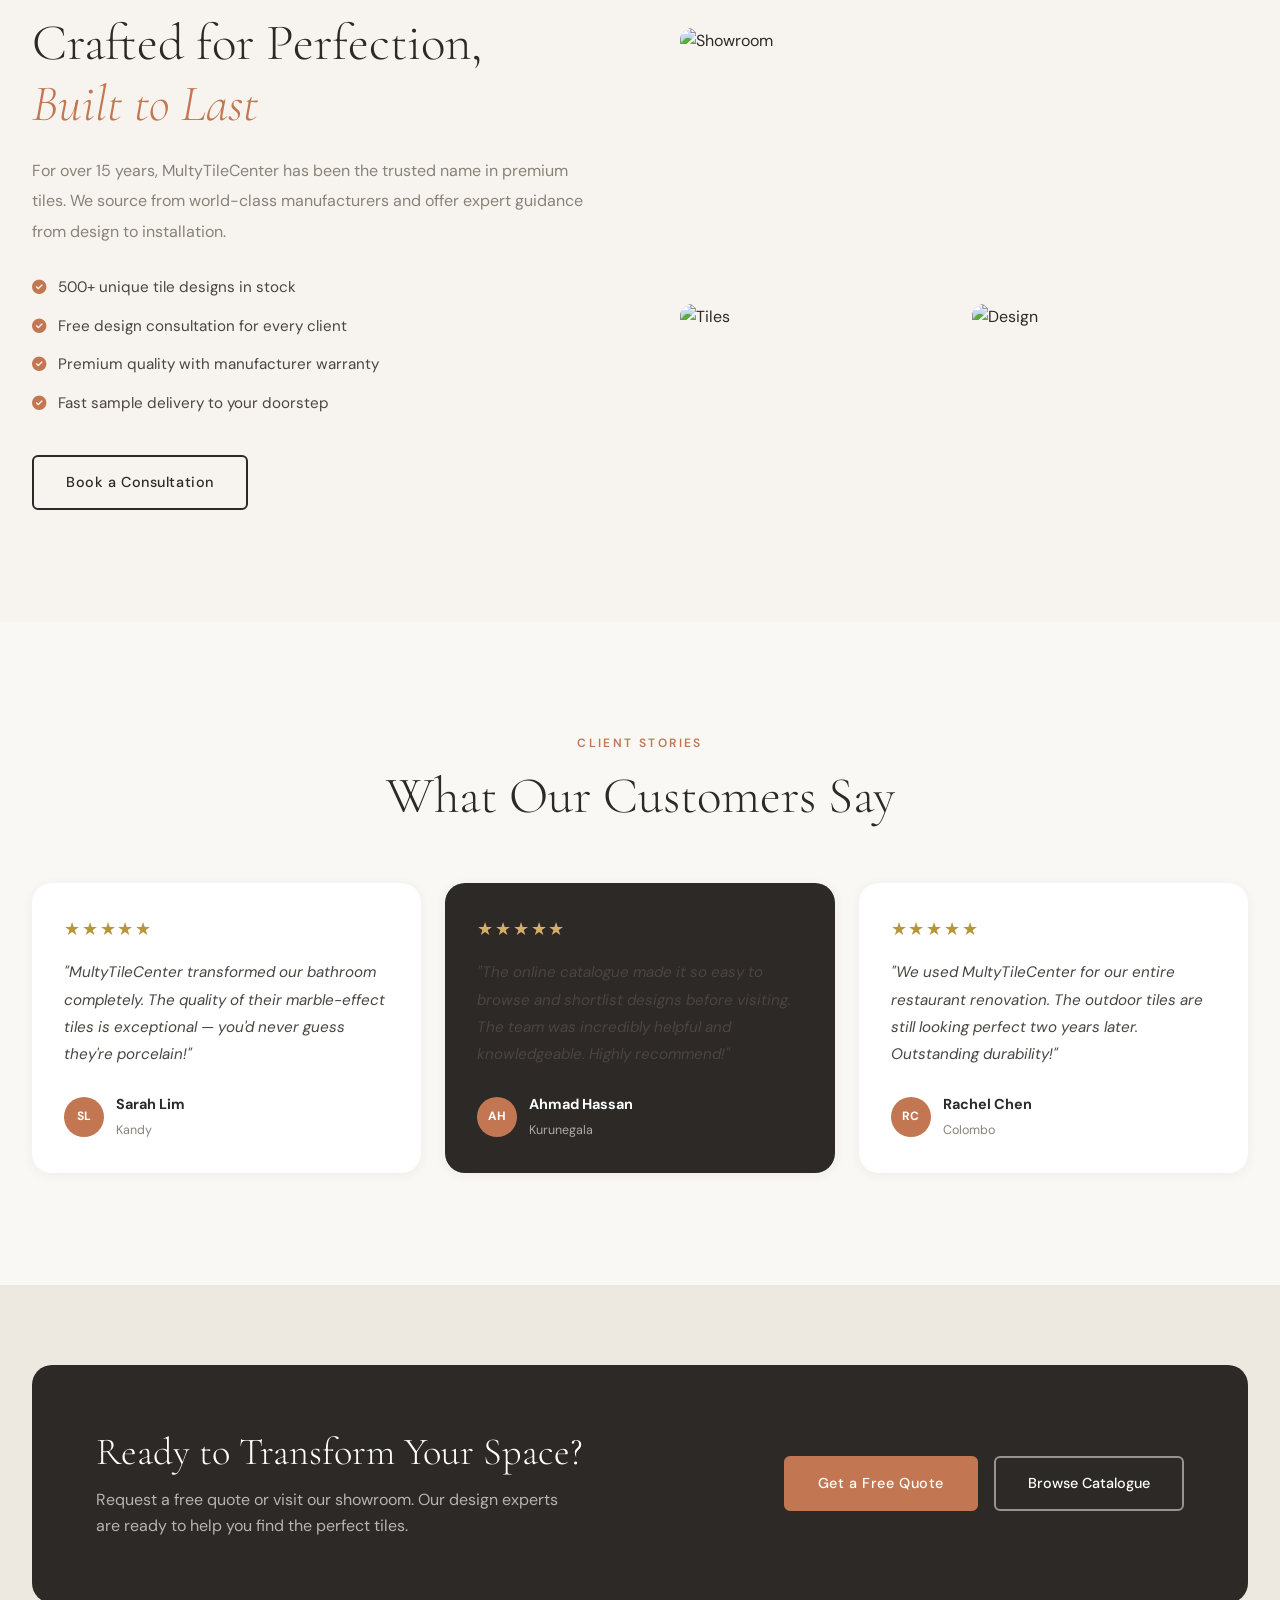
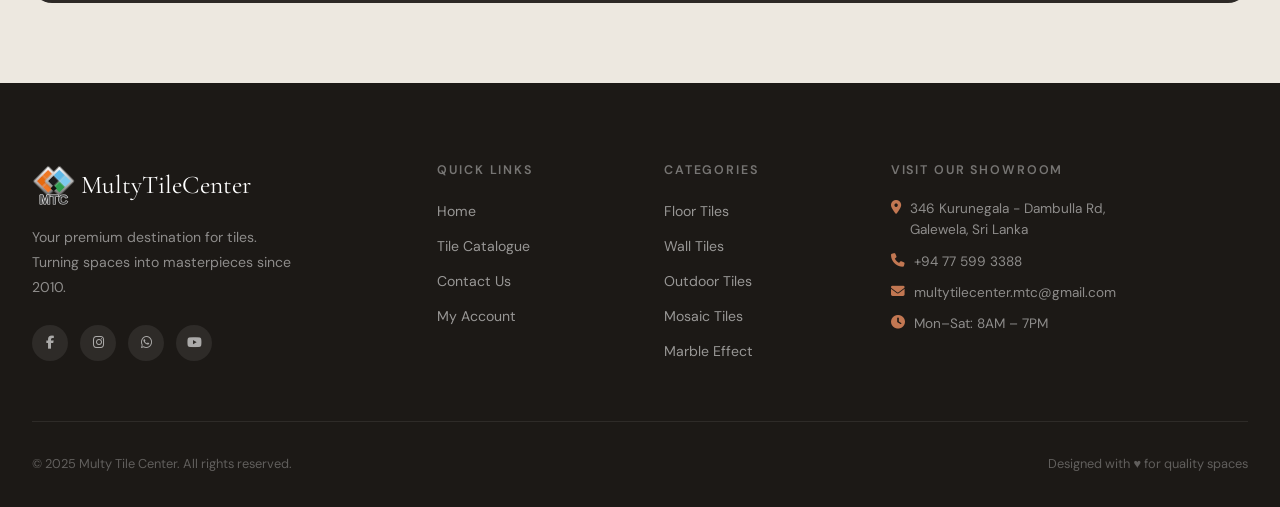
==== commit e1dea4d1: "Fix:Chnage phone number and email" ====
--- a/index.html
+++ b/index.html
@@ -175,17 +175,17 @@
         <div class="testi-card">
           <div class="testi-stars">★★★★★</div>
           <p>"MultyTileCenter transformed our bathroom completely. The quality of their marble-effect tiles is exceptional — you'd never guess they're porcelain!"</p>
-          <div class="testi-author"><div class="testi-avatar">SL</div><div><strong>Sarah Lim</strong><span>Petaling Jaya</span></div></div>
+          <div class="testi-author"><div class="testi-avatar">SL</div><div><strong>Sarah Lim</strong><span>Kandy</span></div></div>
         </div>
         <div class="testi-card featured-testi">
           <div class="testi-stars">★★★★★</div>
           <p>"The online catalogue made it so easy to browse and shortlist designs before visiting. The team was incredibly helpful and knowledgeable. Highly recommend!"</p>
-          <div class="testi-author"><div class="testi-avatar">AH</div><div><strong>Ahmad Hassan</strong><span>Shah Alam</span></div></div>
+          <div class="testi-author"><div class="testi-avatar">AH</div><div><strong>Ahmad Hassan</strong><span>Kurunegala</span></div></div>
         </div>
         <div class="testi-card">
           <div class="testi-stars">★★★★★</div>
           <p>"We used MultyTileCenter for our entire restaurant renovation. The outdoor tiles are still looking perfect two years later. Outstanding durability!"</p>
-          <div class="testi-author"><div class="testi-avatar">RC</div><div><strong>Rachel Chen</strong><span>Subang Jaya</span></div></div>
+          <div class="testi-author"><div class="testi-avatar">RC</div><div><strong>Rachel Chen</strong><span>Colombo</span></div></div>
         </div>
       </div>
     </div>
@@ -218,10 +218,10 @@
           </div>
           <p>Your premium destination for tiles. Turning spaces into masterpieces since 2010.</p>
           <div class="footer-socials">
-            <a href="#"><i class="fab fa-facebook-f"></i></a>
-            <a href="#"><i class="fab fa-instagram"></i></a>
-            <a href="#"><i class="fab fa-whatsapp"></i></a>
-            <a href="#"><i class="fab fa-youtube"></i></a>
+            <a href="https://www.facebook.com/MultyTileCenter" target="_blank" rel="noopener noreferrer" aria-label="MultyTileCenter on Facebook" title="Facebook"><i class="fab fa-facebook-f"></i></a>
+            <a href="https://www.instagram.com/MultyTileCenter" target="_blank" rel="noopener noreferrer" aria-label="MultyTileCenter on Instagram" title="Instagram"><i class="fab fa-instagram"></i></a>
+            <a href="https://wa.me/94775993388" target="_blank" rel="noopener noreferrer" aria-label="Chat with MultyTileCenter on WhatsApp" title="WhatsApp"><i class="fab fa-whatsapp"></i></a>
+            <a href="https://www.youtube.com/MultyTileCenter" target="_blank" rel="noopener noreferrer" aria-label="MultyTileCenter on YouTube" title="YouTube"><i class="fab fa-youtube"></i></a>
           </div>
         </div>
         <div class="footer-links">
@@ -245,14 +245,14 @@
         </div>
         <div class="footer-contact">
           <h4>Visit Our Showroom</h4>
-          <p><i class="fas fa-map-marker-alt"></i> 123, Jalan Tiles Indah,<br/>47500 Subang Jaya, Selangor</p>
-          <p><i class="fas fa-phone"></i> +60 3-5678 9000</p>
-          <p><i class="fas fa-envelope"></i> hello@multytilecenter.com.my</p>
-          <p><i class="fas fa-clock"></i> Mon–Sat: 9AM – 6PM</p>
+          <p><i class="fas fa-map-marker-alt"></i> 346 Kurunegala - Dambulla Rd,<br/>Galewela, Sri Lanka</p>
+          <p><i class="fas fa-phone"></i> <a href="tel:+94775993388">+94 77 599 3388</a></p>
+          <p><i class="fas fa-envelope"></i> multytilecenter.mtc@gmail.com</p>
+          <p><i class="fas fa-clock"></i> Mon–Sat: 8AM – 7PM</p>
         </div>
       </div>
       <div class="footer-bottom">
-        <p>&copy; 2025 MultyTileCenter Sdn. Bhd. All rights reserved.</p>
+        <p>&copy; 2025 Multy Tile Center. All rights reserved.</p>
         <p>Designed with ♥ for quality spaces</p>
       </div>
     </div>
